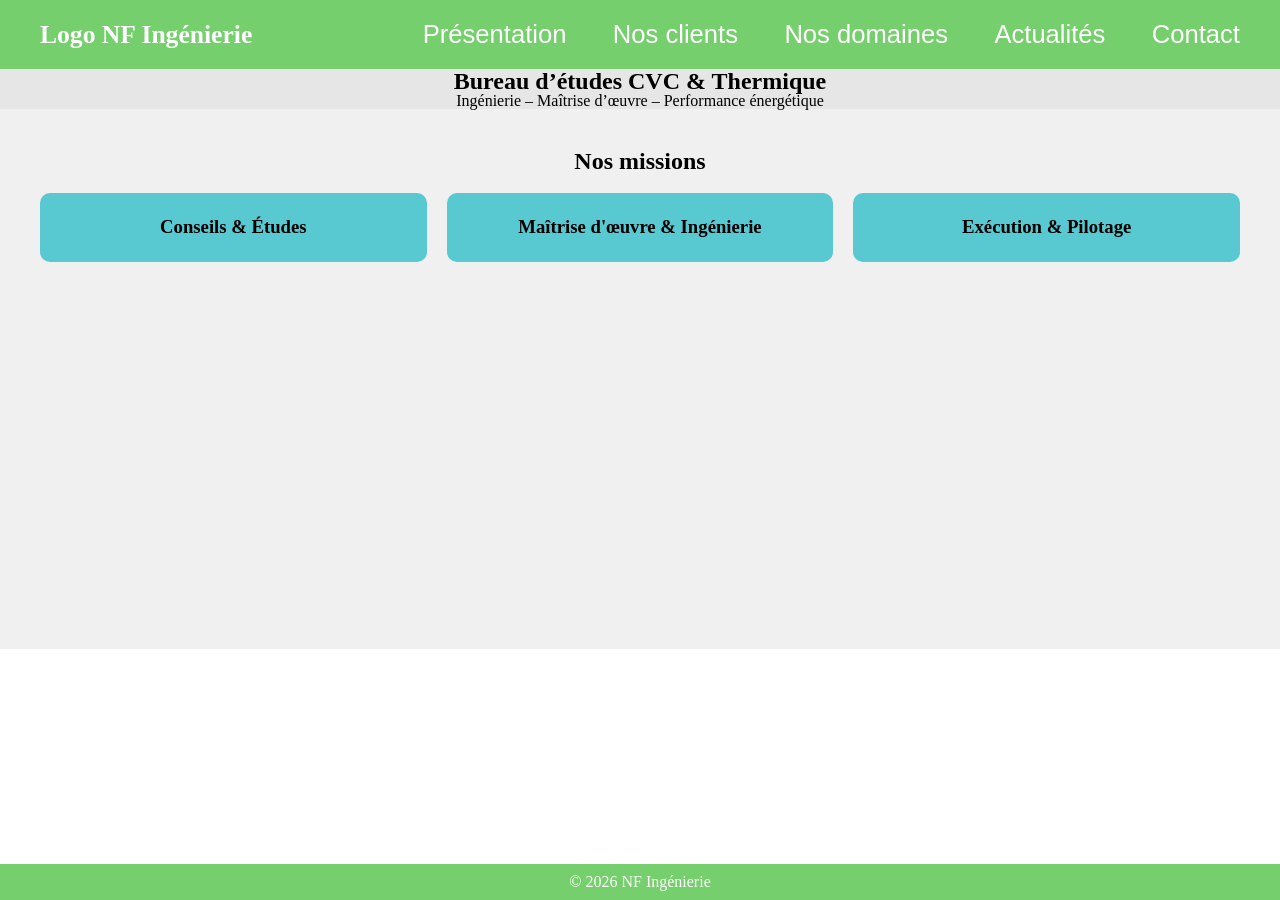
==== index.html @ 230f8d85 "Add files via upload" ====
<!DOCTYPE html>
<html lang="fr">
<head>
<meta charset="UTF-8">
<title>NF Ingénierie – Bureau d’études</title>
<meta name="viewport" content="width=device-width, initial-scale=1.0">
<meta name="description" content="NF Ingénierie – Bureau d’études CVC, thermique et maîtrise d’œuvre.">
<link rel="stylesheet" href="assets/css/style.css">


</head>
<body>

<header>
  <div class="logo">Logo NF Ingénierie</div>
  <nav>
    <button data-target="presentation">Présentation</button>
    <button data-target="clients">Nos clients</button>
    <button data-target="domaines">Nos domaines</button>
    <button data-target="actualites">Actualités</button>
    <button data-target="contact">Contact</button>
  </nav>
</header>

<main>

  <!-- HERO -->
  <section class="hero">
    <h1>Bureau d’études CVC & Thermique</h1>
    <p>Ingénierie – Maîtrise d’œuvre – Performance énergétique</p>
  </section>

  <!-- SECTIONS PRINCIPALES -->
  <section id="presentation" class="content">
    <h2>Présentation</h2>
    <p><strong>NF Ingénierie</strong> est un bureau d’études intervenant dans le domaine du bâtiment, spécialisé dans l’ingénierie et la maîtrise d’œuvre des lots techniques, pour des opérations de construction, de rénovation et de réhabilitation.</p>

    <ul>
      <li><strong>Génie climatique & plomberie</strong> : Chauffage, ventilation, climatisation et plomberie sanitaire, incluant les installations de production, de distribution et de régulation.</li>
      <li><strong>Électricité</strong> : Installations électriques en courants forts et courants faibles, comprenant la distribution électrique, l’éclairage, les réseaux de communication et les systèmes de sûreté.</li>
      <li><strong>Gestion Technique du bâtiment</strong> : Systèmes de gestion et de supervision des équipements techniques (GTC et GTB), permettant le pilotage et le suivi du fonctionnement des installations.</li>
      <li><strong>Énergies renouvelables</strong> : Systèmes de production d’énergie à partir de sources renouvelables, notamment photovoltaïque, solaire thermique, géothermie, biomasse et cogénération.</li>
      <li><strong>NF Ingénierie</strong> intervient sur des bâtiments tertiaires, résidentiels et industriels, pour le compte de maîtres d’ouvrage publics et privés.</li>
    </ul>
  </section>

  <section id="clients" class="content">
    <h2>Nos clients</h2>
    <p><strong>NF Ingénierie</strong> intervient sur des opérations concernant: <br>
      Des établissements recevant du public (ERP), des établissements recevant des travailleurs (ERT). <br>
      Des bâtiments résidentiels et des immeubles de grande hauteur (IGH). <br>
      Chaque typologie de bâtiment est abordée en tenant compte des exigences réglementaires spécifiques, des contraintes techniques et des conditions d’exploitation associées.
    </p>
  </section>

  <section id="domaines" class="content">
    <h2>Nos domaines</h2>
    <p><strong>Les domaines d’intervention de NF Ingénierie comprennent:</strong></p>
    <ul>
      <li><strong>Génie climatique et plomberie :</strong> <br> Chauffage, ventilation, climatisation et plomberie sanitaire, incluant les installations de production, de distribution, de régulation et les réseaux associés.</li>
      <li><strong>Électricité – courants forts et courants faibles :</strong> <br> Installations électriques en courants forts et courants faibles, comprenant la distribution électrique, l’éclairage, les réseaux de communication et les systèmes de sécurité et de sûreté.</li>
      <li><strong>Gestion technique du bâtiment (GTC / GTB) :</strong> <br> Systèmes de gestion et de supervision des équipements techniques du bâtiment, permettant le pilotage et le suivi du fonctionnement des installations.</li>
      <li><strong>Énergies et systèmes de production :</strong> <br> Systèmes de production d’énergie, incluant l’intégration de solutions à partir de sources renouvelables telles que le photovoltaïque, le solaire thermique, la géothermie, la biomasse et la cogénération.</li>
    </ul>
  </section>

  <section id="actualites" class="content">
    <h2>Actualités</h2>
    <div class="actus-grid">

      <article class="actu-card">
        <div class="actu-content">
          <h3>Titre de l’actualité</h3>
          <p class="actu-date">Mars 2025</p>
          <p>Texte de l’actualité. Présentation d’un projet, d’une mission, d’une évolution réglementaire ou d’une information importante concernant NF Ingénierie.</p>
        </div>
      </article>

      <article class="actu-card">
        <div class="actu-content">
          <h3>Nouveau projet en cours</h3>
          <p class="actu-date">Février 2025</p>
          <p>Description du projet, du type de bâtiment, des lots techniques concernés et des objectifs énergétiques.</p>
        </div>
      </article>

    </div>
  </section>

  <section id="contact" class="content">
    <h2>Contact</h2>
    <form id="contactForm">
      <input type="text" id="name" placeholder="Nom / Société" required>
      <input type="email" id="email" placeholder="Email" required>
      <textarea id="message" placeholder="Votre projet" required></textarea>
      <button type="submit">Envoyer</button>
      <p id="formStatus" class="form-status"></p>
    </form>
  </section>

  <!-- MISSIONS SUR PAGE D'ACCUEIL -->
  <section id="missions-home" class="content">
    <h2>Nos missions</h2>
    <div class="missions-grid">

      <div class="mission-card" data-mission="etudes">
        <h3>Conseils & Études</h3>
        <ul class="mission-preview">
          <li>Audit</li>
          <li>Diagnostic technique</li>
          <li>Faisabilité</li>
        </ul>
      </div>

      <div class="mission-card" data-mission="moe">
        <h3>Maîtrise d'œuvre & Ingénierie</h3>
        <ul class="mission-preview">
          <li>ESQ</li>
          <li>AVP</li>
          <li>PRO-DCE</li>
          <li>ACT</li>
        </ul>
      </div>

      <div class="mission-card" data-mission="exe">
        <h3>Exécution & Pilotage</h3>
        <ul class="mission-preview">
          <li>EXE</li>
          <li>VISA</li>
          <li>DET</li>
          <li>OPR</li>
          <li>AOR</li>
        </ul>
      </div>

    </div>
  </section>

  <!-- DÉTAILS DES MISSIONS -->
  <section id="etudes" class="content mission-detail-page">
    <h2>Conseils & Études</h2>

    <h4>1) Audits & diagnostics techniques</h4>
    <ul>
      <li>Audits énergétiques réglementaires</li>
      <li>Audits fonctionnels des installations CVC</li>
      <li>Inspections par caméra thermique</li>
    </ul>

    <h4>2) Études réglementaires & thermiques</h4>
    <ul>
      <li>RT 2012 – RE 2020 – THCE ex</li>
      <li>DPE – Diagnostics de performance énergétique</li>
      <li>Simulation thermique STD / SED</li>
      <li>Confort thermique et QAI</li>
      <li>Solutions passives</li>
    </ul>

    <h4>3) Réglementation & conformité énergétique</h4>
    <ul>
      <li>Décret Tertiaire</li>
      <li>Décret BACS</li>
      <li>Suivi réglementaire</li>
    </ul>

    <h4>4) Ingénierie CVC & exploitation</h4>
    <ul>
      <li>Audits et optimisation CVC</li>
      <li>Inventaire équipements</li>
      <li>Marchés d’exploitation</li>
    </ul>

    <h4>5) Financements & performance économique</h4>
    <ul>
      <li>Dossiers CEE</li>
      <li>Optimisation financière</li>
    </ul>

    <h4>6) Énergies renouvelables</h4>
    <ul>
      <li>Photovoltaïque</li>
      <li>Solaire thermique</li>
      <li>Cogénération</li>
      <li>Géothermie</li>
      <li>Biomasse</li>
      <li>Récupération de chaleur</li>
    </ul>
  </section>

  <section id="moe" class="content mission-detail-page">
    <h2>Maîtrise d'œuvre & Ingénierie</h2>
    <ul>
      <li><strong>ESQ :</strong> définition des intentions et principes techniques</li>
      <li><strong>DIAG :</strong> analyse de l’existant</li>
      <li><strong>APS :</strong> orientations techniques et faisabilité</li>
      <li><strong>APD :</strong> consolidation des choix et coûts</li>
      <li><strong>PRO :</strong> études détaillées du projet</li>
      <li><strong>DCE :</strong> consultation des entreprises</li>
      <li><strong>ACT :</strong> assistance à la passation des marchés</li>
    </ul>
  </section>

  <section id="exe" class="content mission-detail-page">
    <h2>Exécution & Pilotage</h2>
    <ul>
      <li><strong>EXE :</strong> études d’exécution</li>
      <li><strong>VISA :</strong> visa des documents entreprises</li>
      <li><strong>DET :</strong> suivi de l’exécution des travaux</li>
      <li><strong>OPR :</strong> opérations préalables à la réception</li>
      <li><strong>AOR :</strong> assistance à la réception</li>
    </ul>
  </section>

</main>

<footer>
  © 2026 NF Ingénierie
</footer>
<script src="assets/js/main.js"></script>
<script src="assets/js/contact.js"></script>
</body>
</html>
---- assets/css/style.css ----
/* ===== GLOBAL ===== */
* {
  box-sizing: border-box;
  margin: 0;
  padding: 0;
}

html, body {
  height: 100%;
  font-family: 'Times New Roman', Times, serif;
  line-height: 1;
  display: flex;
  flex-direction: column;
  width: 100%;
}

main {
  flex: 1 0 auto;
  width: 100%;
}

/* ===== HEADER ===== */
header {
  background: #76cf6d;
  color: white;
  padding: 20px 40px;
  display: flex;
  justify-content: space-between;
  align-items: center;
  font-size: 1.6rem;
  cursor: default;
}

header .logo {
  font-weight: bold;
  cursor: pointer;
}

nav button {
  background: none;
  border: none;
  color: white;
  margin-left: 40px;
  cursor: pointer;
  font-size: 1.6rem;
}

nav button:hover {
  text-decoration: underline;
}

/* ===== HERO ===== */
.hero {
  padding: 0px 200px;
  text-align: center;
   background: #e7e6e6;
  width: 100%;
}

/* ===== CONTENT ===== */
.content {
  display: none;
  padding: 40px 20px;
  background-color: #f0f0f0;
  text-align: center;
  width: 100%;
  min-height: 60vh; /* occupe plus d'espace vertical */
  border-radius: 0;
}

.content.active {
  display: block;
}

/* ===== MISSIONS ===== */
.missions-grid {
  display: flex;
  flex-wrap: wrap;
  justify-content: space-around;
  gap: 20px;
  width: 100%;
  padding: 20px;
}

.mission-card {
  flex: 1 1 30%;
  background: rgb(89, 201, 209);
  border-radius: 10px;
  padding: 25px;
  cursor: pointer;
  transition: transform 0.3s;
  position: relative;
}

.mission-card:hover {
  transform: translateY(-5px);
  box-shadow: 0 10px 25px rgba(0,0,0,0.1);
}

.mission-preview {
  list-style: none;
  display: none;
  margin-top: 15px;
  color: hsl(0, 0%, 3%);
}

.mission-card:hover .mission-preview {
  display: block;
  }

/* Détails des missions */
.mission-detail-page ul {
  text-align: center;
  list-style: none;
  margin: 15px 0;
  padding-left: 20px;
}

.mission-detail-page h4 {
  text-align: center;
  margin-top: 20px;
}

/* ===== ACTUALITÉS ===== */
.actus-grid {
  display: grid;
  grid-template-columns: repeat(auto-fit, minmax(300px, 1fr));
  gap: 30px;
  margin-top: 30px;
}

.actu-card {
  background: white;
  border-radius: 8px;
  overflow: hidden;
  box-shadow: 0 8px 20px rgba(0,0,0,0.08);
  transition: 0.3s;
}

.actu-card:hover {
  transform: translateY(-5px);
}

.actu-content {
  padding: 20px;
}

.actu-content h3 {
  margin-top: 0;
}

.actu-date {
  font-size: 1.2rem;
  color: #777;
  margin-bottom: 10px;
}

/* ===== FORMULAIRES ===== */
form input, form textarea, form button {
  width: 100%;
  padding: 10px;
  margin-top: 10px;
  font-family: 'Times New Roman', Times, serif;
}

form button {
  background: #0a2a43;
  color: white;
  border: none;
  cursor: pointer;
  padding: 12px;
  margin-top: 20px;
  transition: 0.3s;
}

form button:hover {
  background: #076b28;
}

/* ===== FOOTER ===== */
footer {
  flex-shrink: 0;
  background: #76cf6d;
  color: white;
  text-align: center;
  padding: 10px 20px;
  width: 100%;
}

/* ===== RESPONSIVE ===== */
@media (max-width: 768px) {
  .missions-grid {
    flex-direction: column;
    align-items: center;
  }

  nav button {
    margin-left: 20px;
    font-size: 1.4rem;
  }

  .hero, .content {
    width: 95%;
  }
}
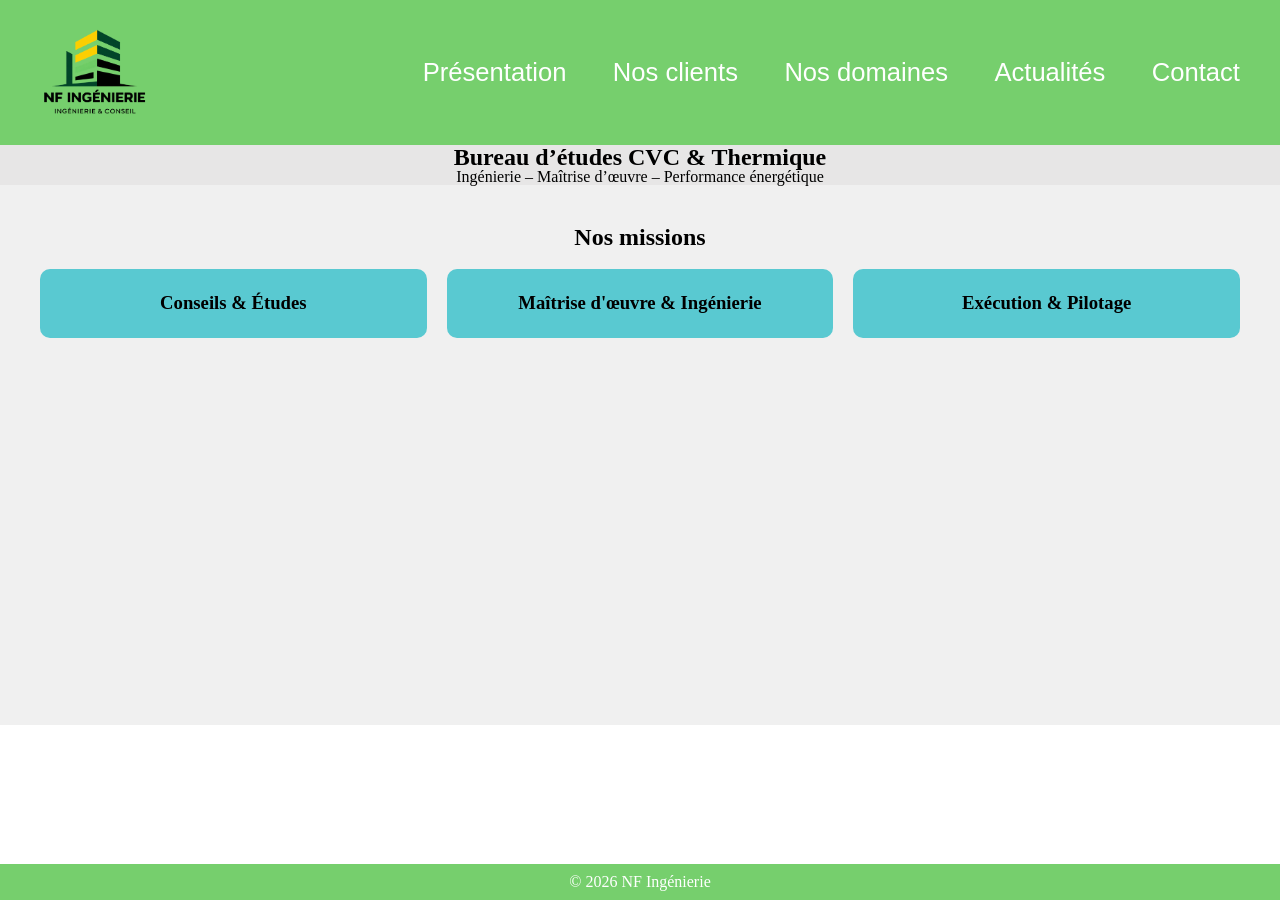
==== commit 8a46dc34: "Add files via upload" ====
--- a/index.html
+++ b/index.html
@@ -12,7 +12,9 @@
 <body>
 
 <header>
-  <div class="logo">Logo NF Ingénierie</div>
+  <div class="logo" aria-label="Accueil NF Ingénierie">
+    <img src="assets/images/logo-nf-ingenierie.png" alt="NF Ingénierie – Ingénierie & Conseil">
+  </div>
   <nav>
     <button data-target="presentation">Présentation</button>
     <button data-target="clients">Nos clients</button>
--- a/assets/css/style.css
+++ b/assets/css/style.css
@@ -27,13 +27,22 @@
   display: flex;
   justify-content: space-between;
   align-items: center;
+  gap: 24px;
   font-size: 1.6rem;
   cursor: default;
 }
 
 header .logo {
-  font-weight: bold;
-  cursor: pointer;
+  cursor: pointer;
+  flex: 0 0 auto;
+}
+
+header .logo img {
+  display: block;
+  height: 105px;
+  width: auto;
+  max-width: 240px;
+  object-fit: contain;
 }
 
 nav button {
@@ -189,14 +198,31 @@
 
 /* ===== RESPONSIVE ===== */
 @media (max-width: 768px) {
+  header {
+    flex-direction: column;
+    padding: 16px 20px;
+  }
+
+  header .logo img {
+    height: 90px;
+    max-width: 220px;
+  }
+
+  header nav {
+    display: flex;
+    flex-wrap: wrap;
+    justify-content: center;
+    gap: 10px 18px;
+  }
+
   .missions-grid {
     flex-direction: column;
     align-items: center;
   }
 
   nav button {
-    margin-left: 20px;
-    font-size: 1.4rem;
+    margin-left: 0;
+    font-size: 1.2rem;
   }
 
   .hero, .content {
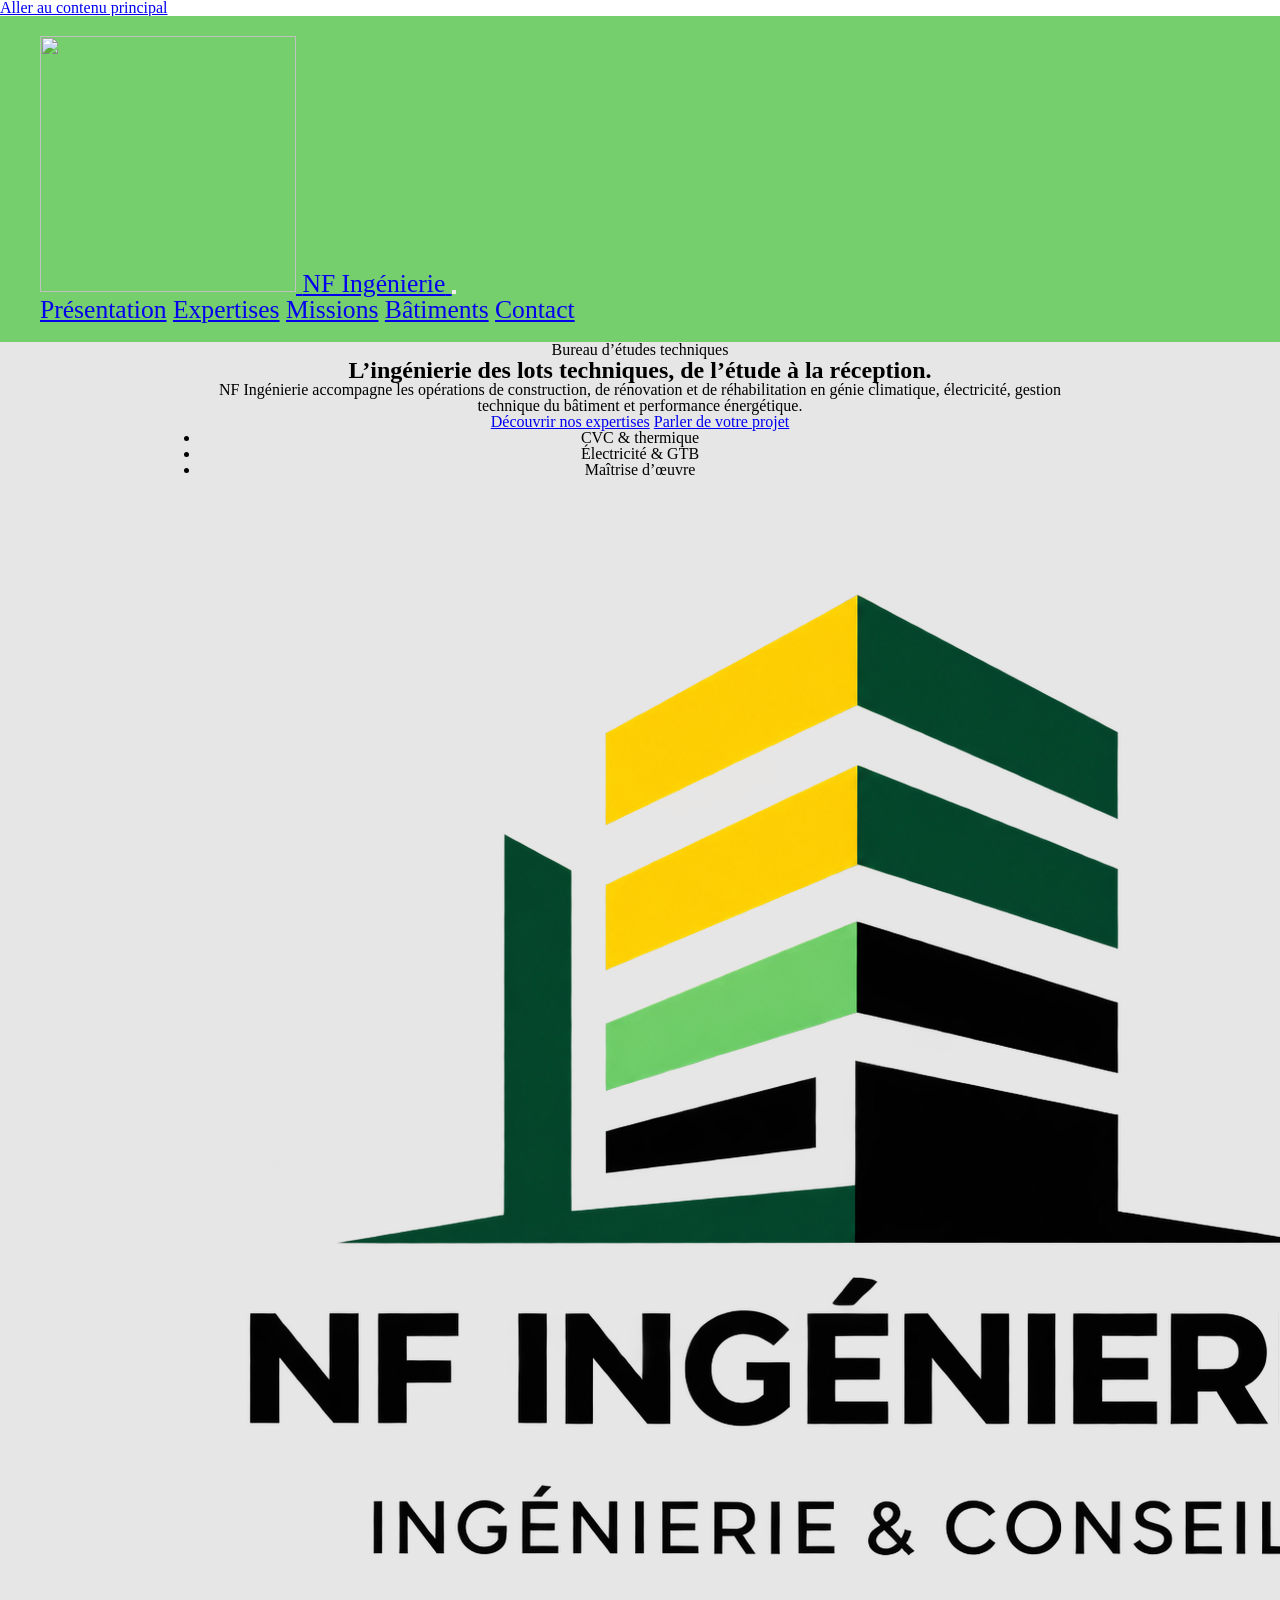
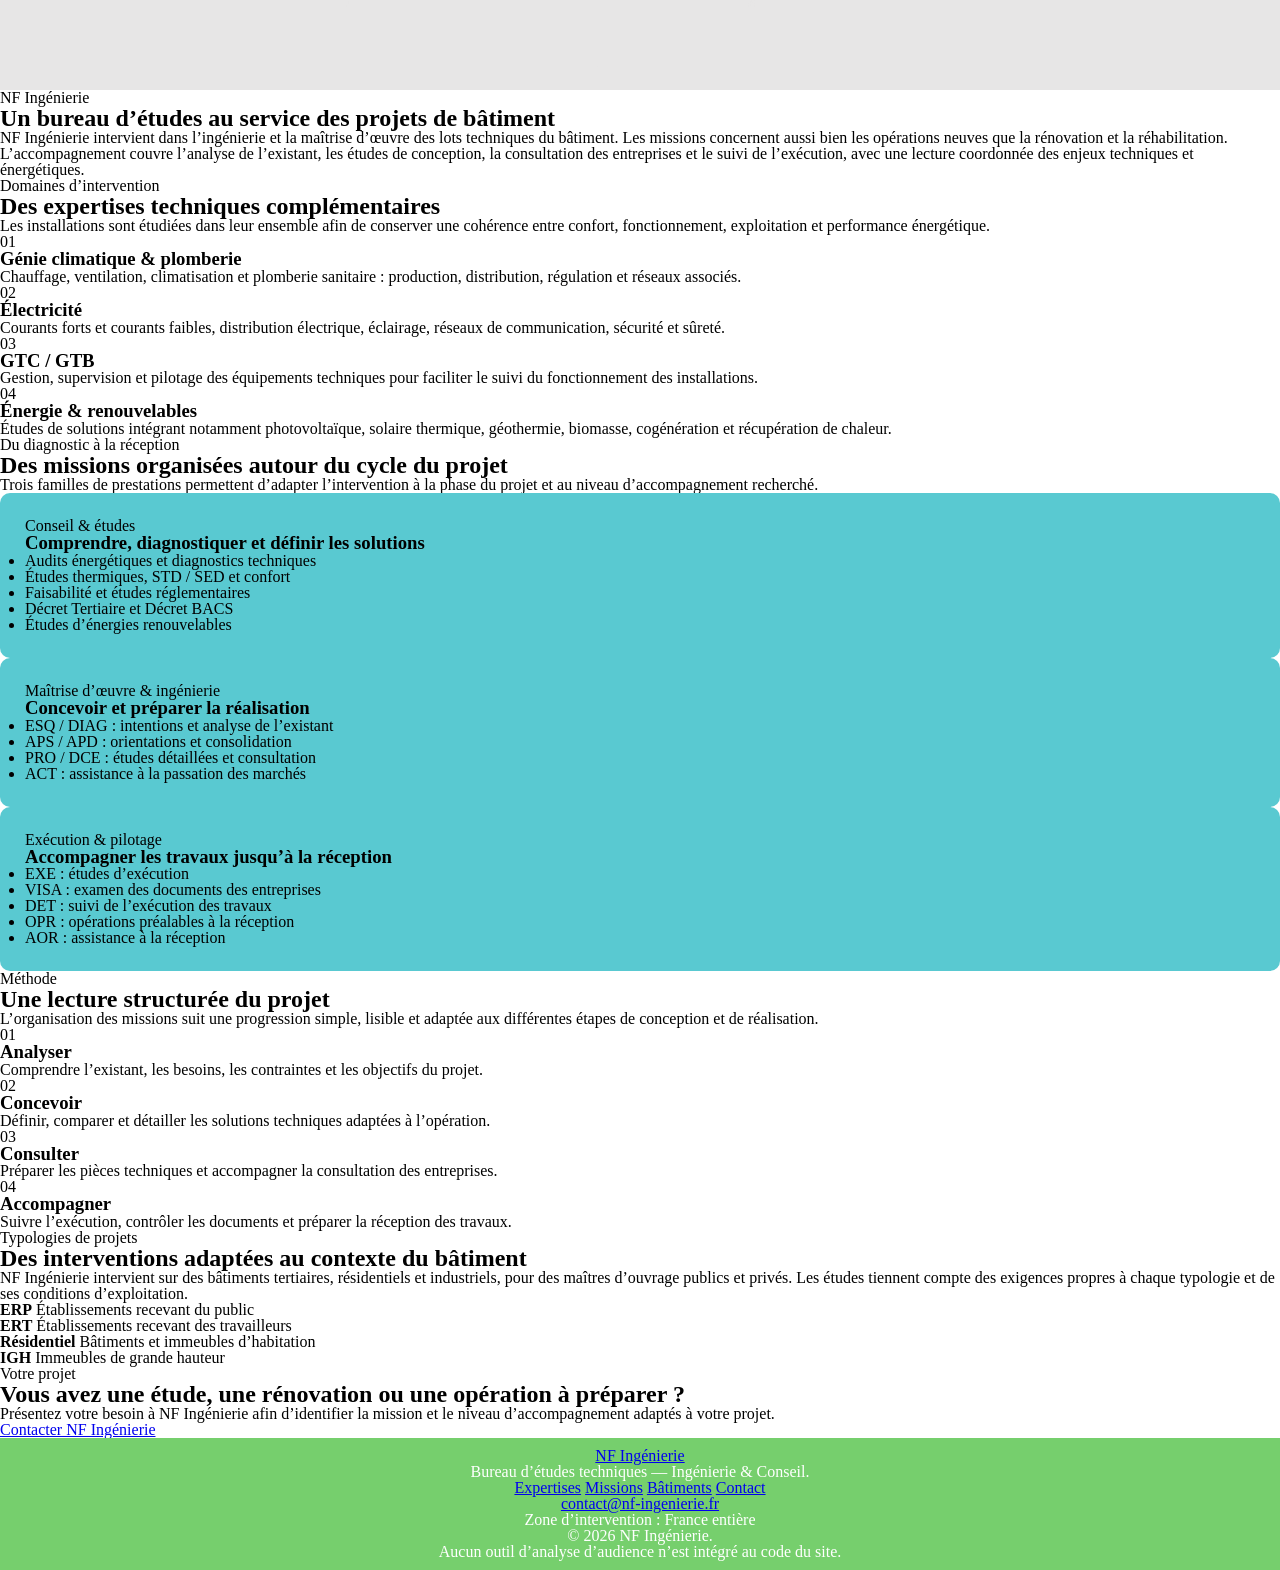
==== commit 7c57a160: "Add files via upload" ====
--- a/index.html
+++ b/index.html
@@ -1,224 +1,420 @@
 <!DOCTYPE html>
 <html lang="fr">
 <head>
-<meta charset="UTF-8">
-<title>NF Ingénierie – Bureau d’études</title>
-<meta name="viewport" content="width=device-width, initial-scale=1.0">
-<meta name="description" content="NF Ingénierie – Bureau d’études CVC, thermique et maîtrise d’œuvre.">
-<link rel="stylesheet" href="assets/css/style.css">
-
-
+  <meta charset="UTF-8">
+  <meta name="viewport" content="width=device-width, initial-scale=1.0">
+  <meta name="theme-color" content="#76cf6d">
+  <link rel="canonical" href="https://nf-ingenierie-bureau-etudes.github.io/">
+
+  <!--
+    Le titre et la description sont volontairement descriptifs : ils aident
+    les visiteurs et les moteurs de recherche à comprendre immédiatement
+    l'activité de NF Ingénierie.
+  -->
+  <title>NF Ingénierie | Bureau d’études CVC, thermique et lots techniques</title>
+  <meta
+    name="description"
+    content="NF Ingénierie accompagne les projets de construction, rénovation et réhabilitation en CVC, plomberie, électricité, GTB/GTC, thermique, énergie et maîtrise d’œuvre."
+  >
+
+  <!-- Métadonnées de partage social. -->
+  <meta property="og:type" content="website">
+  <meta property="og:locale" content="fr_FR">
+  <meta property="og:title" content="NF Ingénierie | Bureau d’études techniques">
+  <meta
+    property="og:description"
+    content="Ingénierie, études, maîtrise d’œuvre et accompagnement technique pour les projets de bâtiment."
+  >
+  <meta property="og:url" content="https://nf-ingenierie-bureau-etudes.github.io/">
+  <meta
+    property="og:image"
+    content="https://nf-ingenierie-bureau-etudes.github.io/assets/images/logo-nf-ingenierie.png"
+  >
+
+  <!-- Le favicon est une déclinaison compacte du symbole du logo. -->
+  <link rel="icon" type="image/png" href="assets/images/favicon.png">
+  <link rel="stylesheet" href="assets/css/style.css">
+
+  <!--
+    Données structurées limitées aux informations réellement connues.
+    Aucune adresse, aucun téléphone et aucun chiffre commercial ne sont inventés.
+  -->
+  <script type="application/ld+json">
+  {
+    "@context": "https://schema.org",
+    "@type": "ProfessionalService",
+    "name": "NF Ingénierie",
+    "url": "https://nf-ingenierie-bureau-etudes.github.io/",
+    "email": "contact@nf-ingenierie.fr",
+    "description": "Bureau d’études techniques intervenant en CVC, thermique, électricité, GTB/GTC, énergie et maîtrise d’œuvre."
+  }
+  </script>
 </head>
 <body>
-
-<header>
-  <div class="logo" aria-label="Accueil NF Ingénierie">
-    <img src="assets/images/logo-nf-ingenierie.png" alt="NF Ingénierie – Ingénierie & Conseil">
-  </div>
-  <nav>
-    <button data-target="presentation">Présentation</button>
-    <button data-target="clients">Nos clients</button>
-    <button data-target="domaines">Nos domaines</button>
-    <button data-target="actualites">Actualités</button>
-    <button data-target="contact">Contact</button>
-  </nav>
-</header>
-
-<main>
-
-  <!-- HERO -->
-  <section class="hero">
-    <h1>Bureau d’études CVC & Thermique</h1>
-    <p>Ingénierie – Maîtrise d’œuvre – Performance énergétique</p>
-  </section>
-
-  <!-- SECTIONS PRINCIPALES -->
-  <section id="presentation" class="content">
-    <h2>Présentation</h2>
-    <p><strong>NF Ingénierie</strong> est un bureau d’études intervenant dans le domaine du bâtiment, spécialisé dans l’ingénierie et la maîtrise d’œuvre des lots techniques, pour des opérations de construction, de rénovation et de réhabilitation.</p>
-
-    <ul>
-      <li><strong>Génie climatique & plomberie</strong> : Chauffage, ventilation, climatisation et plomberie sanitaire, incluant les installations de production, de distribution et de régulation.</li>
-      <li><strong>Électricité</strong> : Installations électriques en courants forts et courants faibles, comprenant la distribution électrique, l’éclairage, les réseaux de communication et les systèmes de sûreté.</li>
-      <li><strong>Gestion Technique du bâtiment</strong> : Systèmes de gestion et de supervision des équipements techniques (GTC et GTB), permettant le pilotage et le suivi du fonctionnement des installations.</li>
-      <li><strong>Énergies renouvelables</strong> : Systèmes de production d’énergie à partir de sources renouvelables, notamment photovoltaïque, solaire thermique, géothermie, biomasse et cogénération.</li>
-      <li><strong>NF Ingénierie</strong> intervient sur des bâtiments tertiaires, résidentiels et industriels, pour le compte de maîtres d’ouvrage publics et privés.</li>
-    </ul>
-  </section>
-
-  <section id="clients" class="content">
-    <h2>Nos clients</h2>
-    <p><strong>NF Ingénierie</strong> intervient sur des opérations concernant: <br>
-      Des établissements recevant du public (ERP), des établissements recevant des travailleurs (ERT). <br>
-      Des bâtiments résidentiels et des immeubles de grande hauteur (IGH). <br>
-      Chaque typologie de bâtiment est abordée en tenant compte des exigences réglementaires spécifiques, des contraintes techniques et des conditions d’exploitation associées.
-    </p>
-  </section>
-
-  <section id="domaines" class="content">
-    <h2>Nos domaines</h2>
-    <p><strong>Les domaines d’intervention de NF Ingénierie comprennent:</strong></p>
-    <ul>
-      <li><strong>Génie climatique et plomberie :</strong> <br> Chauffage, ventilation, climatisation et plomberie sanitaire, incluant les installations de production, de distribution, de régulation et les réseaux associés.</li>
-      <li><strong>Électricité – courants forts et courants faibles :</strong> <br> Installations électriques en courants forts et courants faibles, comprenant la distribution électrique, l’éclairage, les réseaux de communication et les systèmes de sécurité et de sûreté.</li>
-      <li><strong>Gestion technique du bâtiment (GTC / GTB) :</strong> <br> Systèmes de gestion et de supervision des équipements techniques du bâtiment, permettant le pilotage et le suivi du fonctionnement des installations.</li>
-      <li><strong>Énergies et systèmes de production :</strong> <br> Systèmes de production d’énergie, incluant l’intégration de solutions à partir de sources renouvelables telles que le photovoltaïque, le solaire thermique, la géothermie, la biomasse et la cogénération.</li>
-    </ul>
-  </section>
-
-  <section id="actualites" class="content">
-    <h2>Actualités</h2>
-    <div class="actus-grid">
-
-      <article class="actu-card">
-        <div class="actu-content">
-          <h3>Titre de l’actualité</h3>
-          <p class="actu-date">Mars 2025</p>
-          <p>Texte de l’actualité. Présentation d’un projet, d’une mission, d’une évolution réglementaire ou d’une information importante concernant NF Ingénierie.</p>
-        </div>
-      </article>
-
-      <article class="actu-card">
-        <div class="actu-content">
-          <h3>Nouveau projet en cours</h3>
-          <p class="actu-date">Février 2025</p>
-          <p>Description du projet, du type de bâtiment, des lots techniques concernés et des objectifs énergétiques.</p>
-        </div>
-      </article>
-
+  <!--
+    Ce lien n'apparaît qu'au clavier. Il permet de contourner le menu et
+    d'atteindre directement le contenu principal, ce qui améliore l'accessibilité.
+  -->
+  <a class="skip-link" href="#contenu">Aller au contenu principal</a>
+
+  <!-- =========================
+       EN-TÊTE ET NAVIGATION
+  ========================== -->
+  <header class="site-header">
+    <div class="container header-inner">
+      <a class="brand" href="#accueil" aria-label="NF Ingénierie — retour à l’accueil">
+        <img
+          class="brand-mark"
+          src="assets/images/favicon.png"
+          alt=""
+          width="256"
+          height="256"
+          aria-hidden="true"
+        >
+        <span class="brand-name">NF Ingénierie</span>
+      </a>
+
+      <!--
+        Le bouton n'est affiché que sur petit écran. Les attributs ARIA sont
+        mis à jour par main.js pour indiquer si le menu est ouvert ou fermé.
+      -->
+      <button
+        class="menu-toggle"
+        type="button"
+        aria-expanded="false"
+        aria-controls="main-navigation"
+        aria-label="Ouvrir le menu principal"
+      >
+        <span class="menu-toggle-line" aria-hidden="true"></span>
+        <span class="menu-toggle-line" aria-hidden="true"></span>
+        <span class="menu-toggle-line" aria-hidden="true"></span>
+      </button>
+
+      <nav id="main-navigation" class="main-nav" aria-label="Navigation principale">
+        <a href="#presentation">Présentation</a>
+        <a href="#expertises">Expertises</a>
+        <a href="#missions">Missions</a>
+        <a href="#batiments">Bâtiments</a>
+        <a class="nav-cta" href="contact.html">Contact</a>
+      </nav>
     </div>
-  </section>
-
-  <section id="contact" class="content">
-    <h2>Contact</h2>
-    <form id="contactForm">
-      <input type="text" id="name" placeholder="Nom / Société" required>
-      <input type="email" id="email" placeholder="Email" required>
-      <textarea id="message" placeholder="Votre projet" required></textarea>
-      <button type="submit">Envoyer</button>
-      <p id="formStatus" class="form-status"></p>
-    </form>
-  </section>
-
-  <!-- MISSIONS SUR PAGE D'ACCUEIL -->
-  <section id="missions-home" class="content">
-    <h2>Nos missions</h2>
-    <div class="missions-grid">
-
-      <div class="mission-card" data-mission="etudes">
-        <h3>Conseils & Études</h3>
-        <ul class="mission-preview">
-          <li>Audit</li>
-          <li>Diagnostic technique</li>
-          <li>Faisabilité</li>
-        </ul>
-      </div>
-
-      <div class="mission-card" data-mission="moe">
-        <h3>Maîtrise d'œuvre & Ingénierie</h3>
-        <ul class="mission-preview">
-          <li>ESQ</li>
-          <li>AVP</li>
-          <li>PRO-DCE</li>
-          <li>ACT</li>
-        </ul>
-      </div>
-
-      <div class="mission-card" data-mission="exe">
-        <h3>Exécution & Pilotage</h3>
-        <ul class="mission-preview">
-          <li>EXE</li>
-          <li>VISA</li>
-          <li>DET</li>
-          <li>OPR</li>
-          <li>AOR</li>
-        </ul>
-      </div>
-
+  </header>
+
+  <main id="contenu">
+    <!-- =========================
+         HERO / ACCROCHE PRINCIPALE
+    ========================== -->
+    <section id="accueil" class="hero" aria-labelledby="hero-title">
+      <div class="container hero-grid">
+        <div class="hero-copy">
+          <p class="eyebrow">Bureau d’études techniques</p>
+          <h1 id="hero-title">L’ingénierie des lots techniques, de l’étude à la réception.</h1>
+          <p class="hero-lead">
+            NF Ingénierie accompagne les opérations de construction, de rénovation
+            et de réhabilitation en génie climatique, électricité, gestion technique
+            du bâtiment et performance énergétique.
+          </p>
+
+          <div class="hero-actions" aria-label="Actions principales">
+            <a class="button button-primary" href="#expertises">Découvrir nos expertises</a>
+            <a class="button button-secondary" href="contact.html">Parler de votre projet</a>
+          </div>
+
+          <!--
+            Ces trois repères reprennent uniquement des domaines déjà présents
+            dans le site d'origine ; ils ne constituent ni chiffres ni promesses inventées.
+          -->
+          <ul class="hero-tags" aria-label="Principaux domaines d’intervention">
+            <li>CVC &amp; thermique</li>
+            <li>Électricité &amp; GTB</li>
+            <li>Maîtrise d’œuvre</li>
+          </ul>
+        </div>
+
+        <div class="hero-visual" aria-label="Identité NF Ingénierie">
+          <div class="hero-logo-panel">
+            <img
+              src="assets/images/logo-nf-ingenierie.png"
+              alt=""
+              width="1230"
+              height="1209"
+              aria-hidden="true"
+            >
+          </div>
+        </div>
+      </div>
+    </section>
+
+    <!-- =========================
+         PRÉSENTATION
+    ========================== -->
+    <section id="presentation" class="section section-light" aria-labelledby="presentation-title">
+      <div class="container split-layout">
+        <div class="section-heading">
+          <p class="eyebrow">NF Ingénierie</p>
+          <h2 id="presentation-title">Un bureau d’études au service des projets de bâtiment</h2>
+        </div>
+
+        <div class="prose prose-large">
+          <p>
+            NF Ingénierie intervient dans l’ingénierie et la maîtrise d’œuvre des lots
+            techniques du bâtiment. Les missions concernent aussi bien les opérations
+            neuves que la rénovation et la réhabilitation.
+          </p>
+          <p>
+            L’accompagnement couvre l’analyse de l’existant, les études de conception,
+            la consultation des entreprises et le suivi de l’exécution, avec une lecture
+            coordonnée des enjeux techniques et énergétiques.
+          </p>
+        </div>
+      </div>
+    </section>
+
+    <!-- =========================
+         EXPERTISES
+    ========================== -->
+    <section id="expertises" class="section" aria-labelledby="expertises-title">
+      <div class="container">
+        <div class="section-intro">
+          <div>
+            <p class="eyebrow">Domaines d’intervention</p>
+            <h2 id="expertises-title">Des expertises techniques complémentaires</h2>
+          </div>
+          <p>
+            Les installations sont étudiées dans leur ensemble afin de conserver une
+            cohérence entre confort, fonctionnement, exploitation et performance énergétique.
+          </p>
+        </div>
+
+        <div class="expertise-grid">
+          <article class="expertise-card">
+            <span class="card-number" aria-hidden="true">01</span>
+            <h3>Génie climatique &amp; plomberie</h3>
+            <p>
+              Chauffage, ventilation, climatisation et plomberie sanitaire : production,
+              distribution, régulation et réseaux associés.
+            </p>
+          </article>
+
+          <article class="expertise-card">
+            <span class="card-number" aria-hidden="true">02</span>
+            <h3>Électricité</h3>
+            <p>
+              Courants forts et courants faibles, distribution électrique, éclairage,
+              réseaux de communication, sécurité et sûreté.
+            </p>
+          </article>
+
+          <article class="expertise-card">
+            <span class="card-number" aria-hidden="true">03</span>
+            <h3>GTC / GTB</h3>
+            <p>
+              Gestion, supervision et pilotage des équipements techniques pour faciliter
+              le suivi du fonctionnement des installations.
+            </p>
+          </article>
+
+          <article class="expertise-card">
+            <span class="card-number" aria-hidden="true">04</span>
+            <h3>Énergie &amp; renouvelables</h3>
+            <p>
+              Études de solutions intégrant notamment photovoltaïque, solaire thermique,
+              géothermie, biomasse, cogénération et récupération de chaleur.
+            </p>
+          </article>
+        </div>
+      </div>
+    </section>
+
+    <!-- =========================
+         MISSIONS
+    ========================== -->
+    <section id="missions" class="section section-dark" aria-labelledby="missions-title">
+      <div class="container">
+        <div class="section-intro section-intro-light">
+          <div>
+            <p class="eyebrow eyebrow-light">Du diagnostic à la réception</p>
+            <h2 id="missions-title">Des missions organisées autour du cycle du projet</h2>
+          </div>
+          <p>
+            Trois familles de prestations permettent d’adapter l’intervention à la phase
+            du projet et au niveau d’accompagnement recherché.
+          </p>
+        </div>
+
+        <div class="mission-grid">
+          <article class="mission-card">
+            <p class="mission-kicker">Conseil &amp; études</p>
+            <h3>Comprendre, diagnostiquer et définir les solutions</h3>
+            <ul class="check-list">
+              <li>Audits énergétiques et diagnostics techniques</li>
+              <li>Études thermiques, STD / SED et confort</li>
+              <li>Faisabilité et études réglementaires</li>
+              <li>Décret Tertiaire et Décret BACS</li>
+              <li>Études d’énergies renouvelables</li>
+            </ul>
+          </article>
+
+          <article class="mission-card">
+            <p class="mission-kicker">Maîtrise d’œuvre &amp; ingénierie</p>
+            <h3>Concevoir et préparer la réalisation</h3>
+            <ul class="check-list">
+              <li>ESQ / DIAG : intentions et analyse de l’existant</li>
+              <li>APS / APD : orientations et consolidation</li>
+              <li>PRO / DCE : études détaillées et consultation</li>
+              <li>ACT : assistance à la passation des marchés</li>
+            </ul>
+          </article>
+
+          <article class="mission-card">
+            <p class="mission-kicker">Exécution &amp; pilotage</p>
+            <h3>Accompagner les travaux jusqu’à la réception</h3>
+            <ul class="check-list">
+              <li>EXE : études d’exécution</li>
+              <li>VISA : examen des documents des entreprises</li>
+              <li>DET : suivi de l’exécution des travaux</li>
+              <li>OPR : opérations préalables à la réception</li>
+              <li>AOR : assistance à la réception</li>
+            </ul>
+          </article>
+        </div>
+      </div>
+    </section>
+
+    <!-- =========================
+         MÉTHODE
+    ========================== -->
+    <section class="section method-section" aria-labelledby="method-title">
+      <div class="container">
+        <div class="section-heading centered-heading">
+          <p class="eyebrow">Méthode</p>
+          <h2 id="method-title">Une lecture structurée du projet</h2>
+          <p>
+            L’organisation des missions suit une progression simple, lisible et adaptée
+            aux différentes étapes de conception et de réalisation.
+          </p>
+        </div>
+
+        <ol class="process-list">
+          <li>
+            <span class="process-number">01</span>
+            <div>
+              <h3>Analyser</h3>
+              <p>Comprendre l’existant, les besoins, les contraintes et les objectifs du projet.</p>
+            </div>
+          </li>
+          <li>
+            <span class="process-number">02</span>
+            <div>
+              <h3>Concevoir</h3>
+              <p>Définir, comparer et détailler les solutions techniques adaptées à l’opération.</p>
+            </div>
+          </li>
+          <li>
+            <span class="process-number">03</span>
+            <div>
+              <h3>Consulter</h3>
+              <p>Préparer les pièces techniques et accompagner la consultation des entreprises.</p>
+            </div>
+          </li>
+          <li>
+            <span class="process-number">04</span>
+            <div>
+              <h3>Accompagner</h3>
+              <p>Suivre l’exécution, contrôler les documents et préparer la réception des travaux.</p>
+            </div>
+          </li>
+        </ol>
+      </div>
+    </section>
+
+    <!-- =========================
+         TYPES DE BÂTIMENTS
+    ========================== -->
+    <section id="batiments" class="section section-soft" aria-labelledby="buildings-title">
+      <div class="container split-layout align-start">
+        <div class="section-heading">
+          <p class="eyebrow">Typologies de projets</p>
+          <h2 id="buildings-title">Des interventions adaptées au contexte du bâtiment</h2>
+        </div>
+
+        <div>
+          <p class="prose intro-copy">
+            NF Ingénierie intervient sur des bâtiments tertiaires, résidentiels et industriels,
+            pour des maîtres d’ouvrage publics et privés. Les études tiennent compte des
+            exigences propres à chaque typologie et de ses conditions d’exploitation.
+          </p>
+
+          <ul class="building-list">
+            <li>
+              <strong>ERP</strong>
+              <span>Établissements recevant du public</span>
+            </li>
+            <li>
+              <strong>ERT</strong>
+              <span>Établissements recevant des travailleurs</span>
+            </li>
+            <li>
+              <strong>Résidentiel</strong>
+              <span>Bâtiments et immeubles d’habitation</span>
+            </li>
+            <li>
+              <strong>IGH</strong>
+              <span>Immeubles de grande hauteur</span>
+            </li>
+          </ul>
+        </div>
+      </div>
+    </section>
+
+    <!-- =========================
+         APPEL À L’ACTION
+    ========================== -->
+    <section class="contact-cta" aria-labelledby="cta-title">
+      <div class="container cta-inner">
+        <div>
+          <p class="eyebrow eyebrow-light">Votre projet</p>
+          <h2 id="cta-title">Vous avez une étude, une rénovation ou une opération à préparer&nbsp;?</h2>
+          <p>
+            Présentez votre besoin à NF Ingénierie afin d’identifier la mission et le niveau
+            d’accompagnement adaptés à votre projet.
+          </p>
+        </div>
+        <a class="button button-light" href="contact.html">Contacter NF Ingénierie</a>
+      </div>
+    </section>
+  </main>
+
+  <!-- =========================
+       PIED DE PAGE
+  ========================== -->
+  <footer class="site-footer">
+    <div class="container footer-grid">
+      <div>
+        <a class="footer-brand" href="#accueil">NF Ingénierie</a>
+        <p>Bureau d’études techniques — Ingénierie &amp; Conseil.</p>
+      </div>
+
+      <nav class="footer-nav" aria-label="Navigation de pied de page">
+        <a href="#expertises">Expertises</a>
+        <a href="#missions">Missions</a>
+        <a href="#batiments">Bâtiments</a>
+        <a href="contact.html">Contact</a>
+      </nav>
+
+      <div class="footer-contact">
+        <a href="mailto:contact@nf-ingenierie.fr">contact@nf-ingenierie.fr</a>
+        <p>Zone d’intervention : France entière</p>
+      </div>
     </div>
-  </section>
-
-  <!-- DÉTAILS DES MISSIONS -->
-  <section id="etudes" class="content mission-detail-page">
-    <h2>Conseils & Études</h2>
-
-    <h4>1) Audits & diagnostics techniques</h4>
-    <ul>
-      <li>Audits énergétiques réglementaires</li>
-      <li>Audits fonctionnels des installations CVC</li>
-      <li>Inspections par caméra thermique</li>
-    </ul>
-
-    <h4>2) Études réglementaires & thermiques</h4>
-    <ul>
-      <li>RT 2012 – RE 2020 – THCE ex</li>
-      <li>DPE – Diagnostics de performance énergétique</li>
-      <li>Simulation thermique STD / SED</li>
-      <li>Confort thermique et QAI</li>
-      <li>Solutions passives</li>
-    </ul>
-
-    <h4>3) Réglementation & conformité énergétique</h4>
-    <ul>
-      <li>Décret Tertiaire</li>
-      <li>Décret BACS</li>
-      <li>Suivi réglementaire</li>
-    </ul>
-
-    <h4>4) Ingénierie CVC & exploitation</h4>
-    <ul>
-      <li>Audits et optimisation CVC</li>
-      <li>Inventaire équipements</li>
-      <li>Marchés d’exploitation</li>
-    </ul>
-
-    <h4>5) Financements & performance économique</h4>
-    <ul>
-      <li>Dossiers CEE</li>
-      <li>Optimisation financière</li>
-    </ul>
-
-    <h4>6) Énergies renouvelables</h4>
-    <ul>
-      <li>Photovoltaïque</li>
-      <li>Solaire thermique</li>
-      <li>Cogénération</li>
-      <li>Géothermie</li>
-      <li>Biomasse</li>
-      <li>Récupération de chaleur</li>
-    </ul>
-  </section>
-
-  <section id="moe" class="content mission-detail-page">
-    <h2>Maîtrise d'œuvre & Ingénierie</h2>
-    <ul>
-      <li><strong>ESQ :</strong> définition des intentions et principes techniques</li>
-      <li><strong>DIAG :</strong> analyse de l’existant</li>
-      <li><strong>APS :</strong> orientations techniques et faisabilité</li>
-      <li><strong>APD :</strong> consolidation des choix et coûts</li>
-      <li><strong>PRO :</strong> études détaillées du projet</li>
-      <li><strong>DCE :</strong> consultation des entreprises</li>
-      <li><strong>ACT :</strong> assistance à la passation des marchés</li>
-    </ul>
-  </section>
-
-  <section id="exe" class="content mission-detail-page">
-    <h2>Exécution & Pilotage</h2>
-    <ul>
-      <li><strong>EXE :</strong> études d’exécution</li>
-      <li><strong>VISA :</strong> visa des documents entreprises</li>
-      <li><strong>DET :</strong> suivi de l’exécution des travaux</li>
-      <li><strong>OPR :</strong> opérations préalables à la réception</li>
-      <li><strong>AOR :</strong> assistance à la réception</li>
-    </ul>
-  </section>
-
-</main>
-
-<footer>
-  © 2026 NF Ingénierie
-</footer>
-<script src="assets/js/main.js"></script>
-<script src="assets/js/contact.js"></script>
+
+    <div class="container footer-bottom">
+      <p>© <span data-current-year>2026</span> NF Ingénierie.</p>
+      <p>Aucun outil d’analyse d’audience n’est intégré au code du site.</p>
+    </div>
+  </footer>
+
+  <!-- Le script est différé implicitement car placé juste avant la fin du body. -->
+  <script src="assets/js/main.js"></script>
 </body>
 </html>
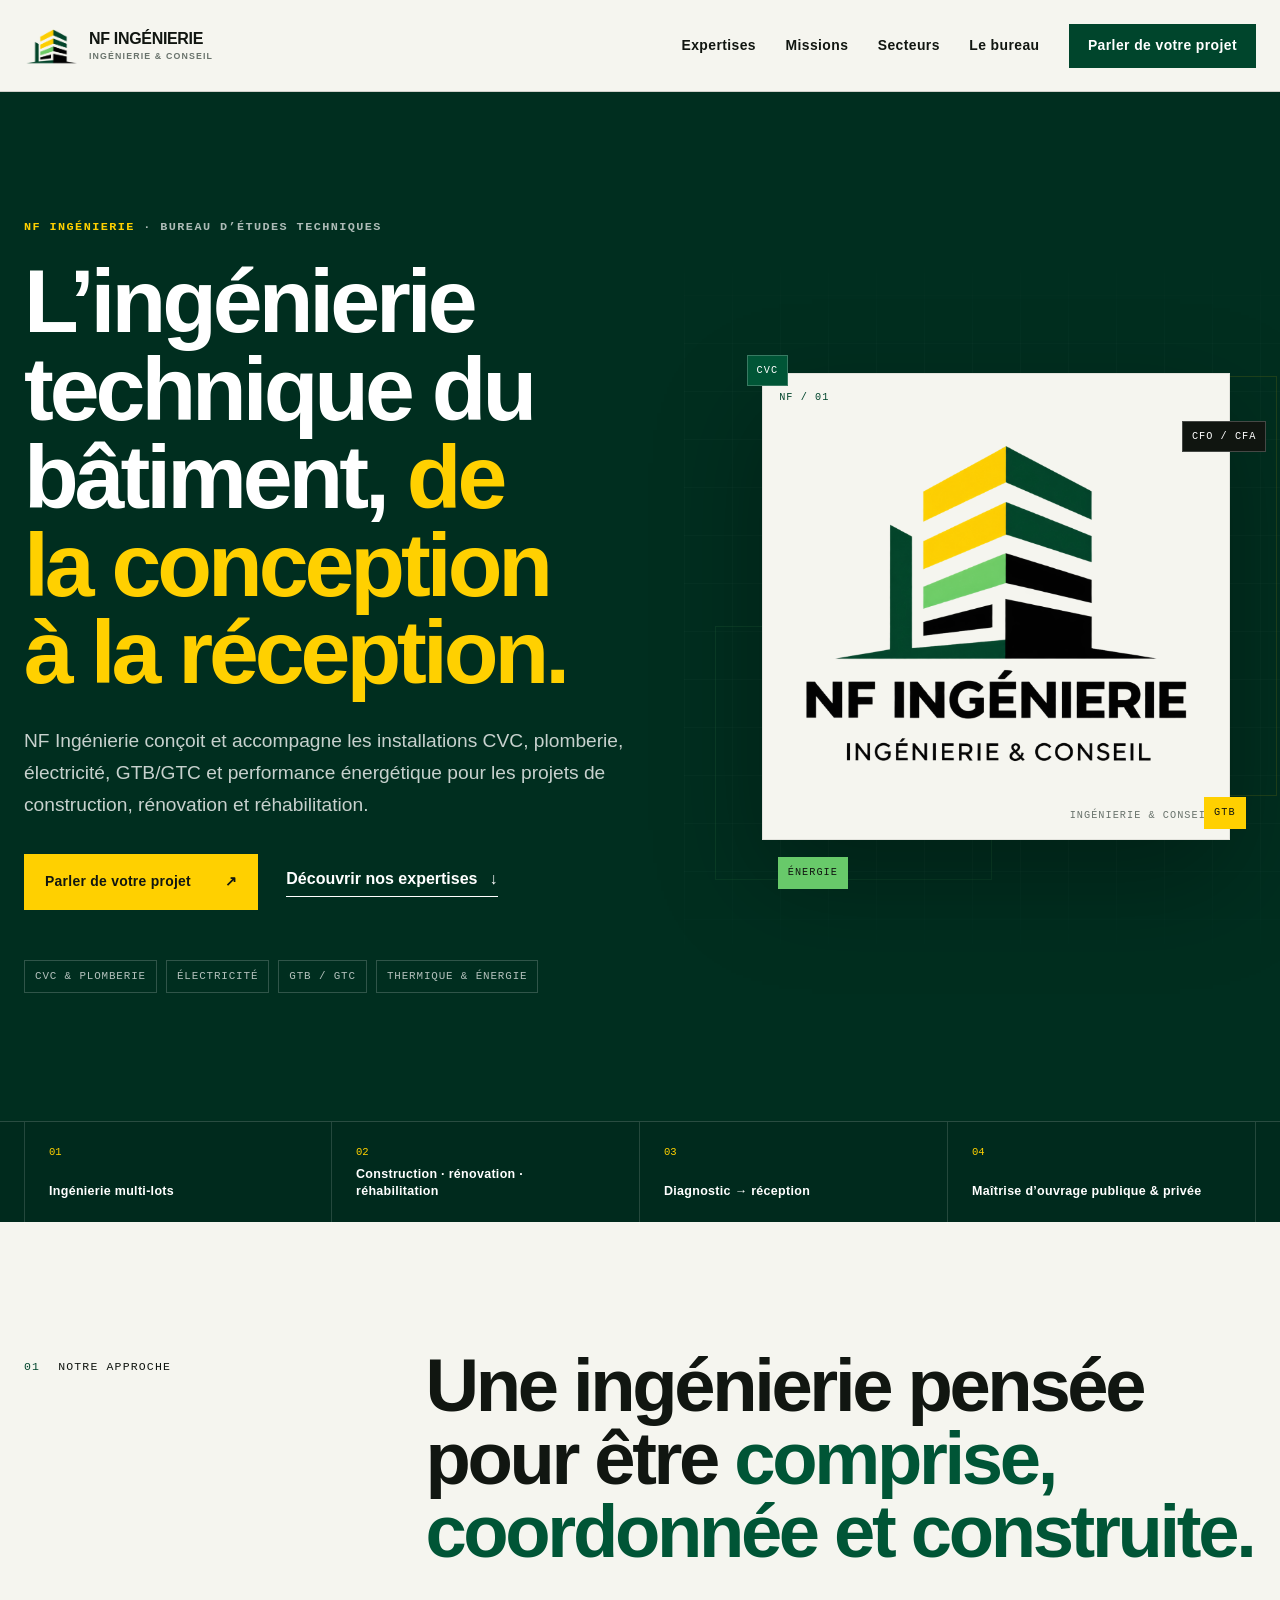
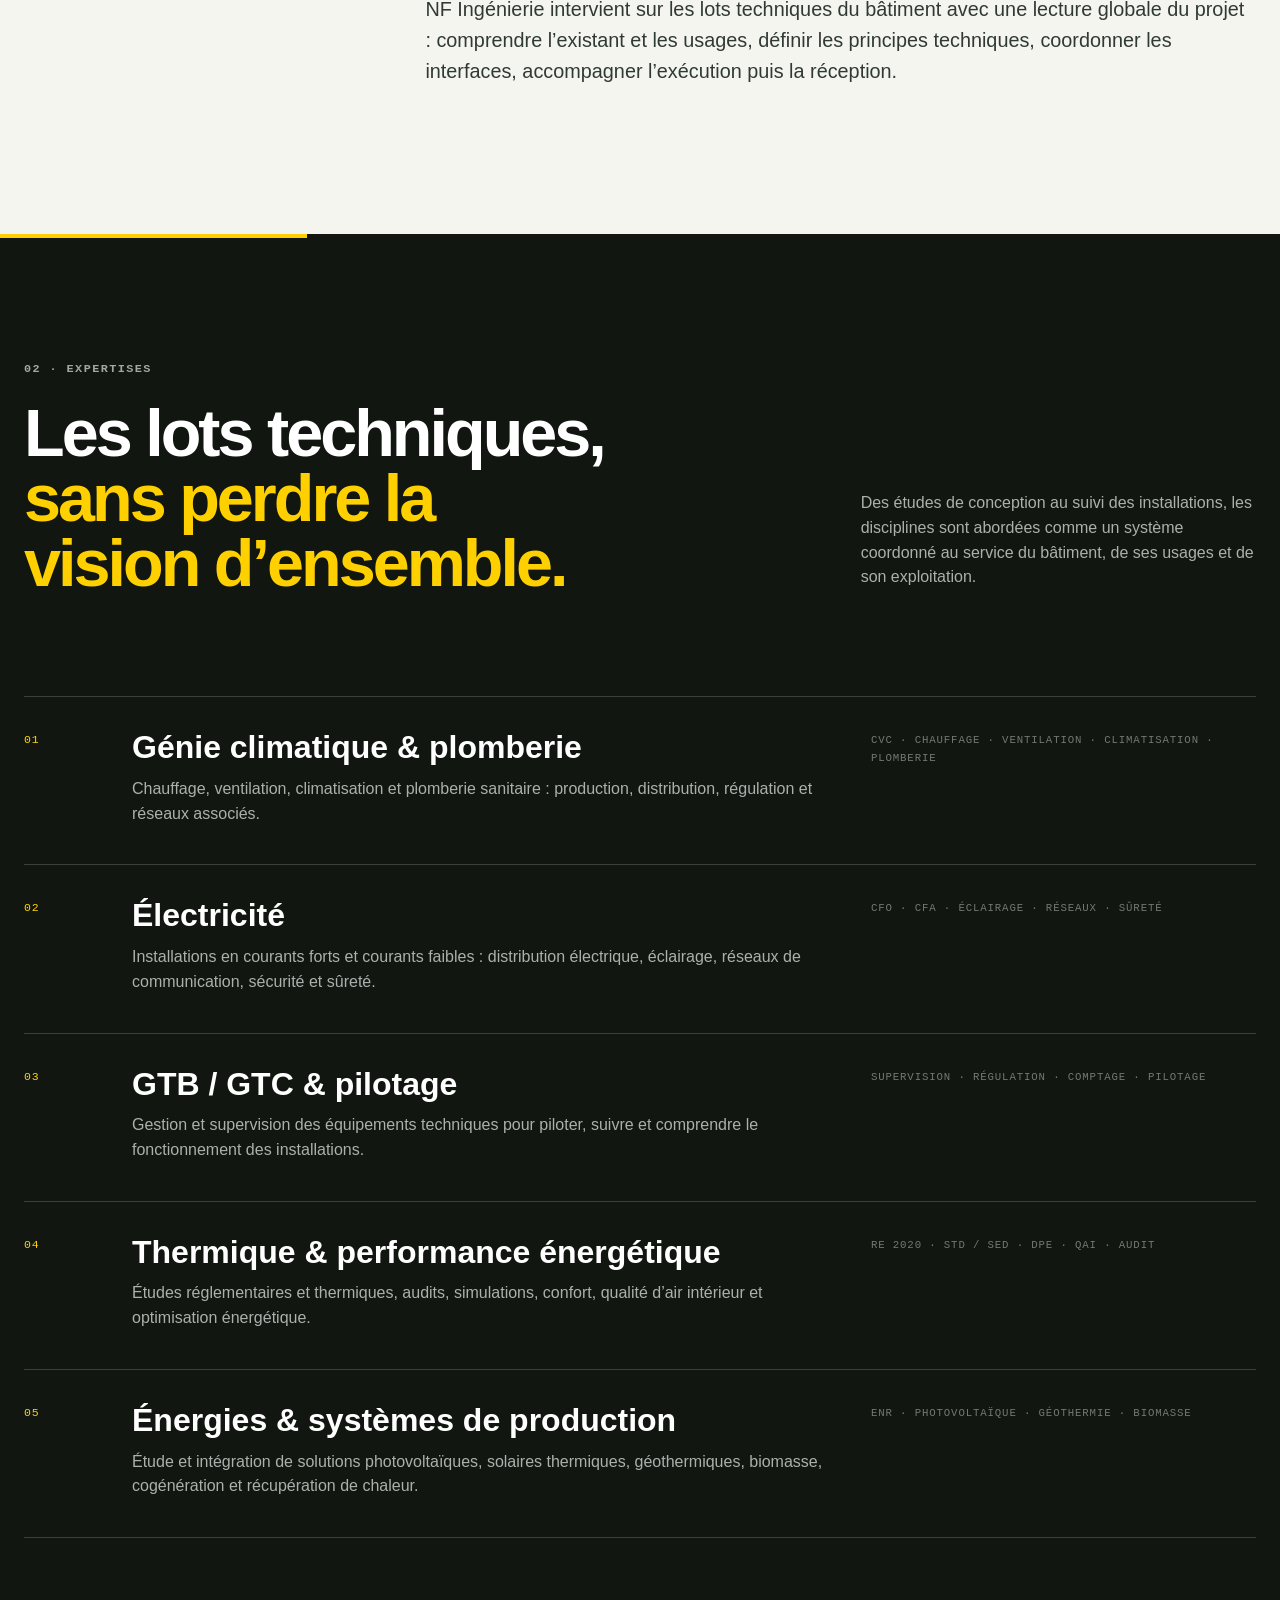
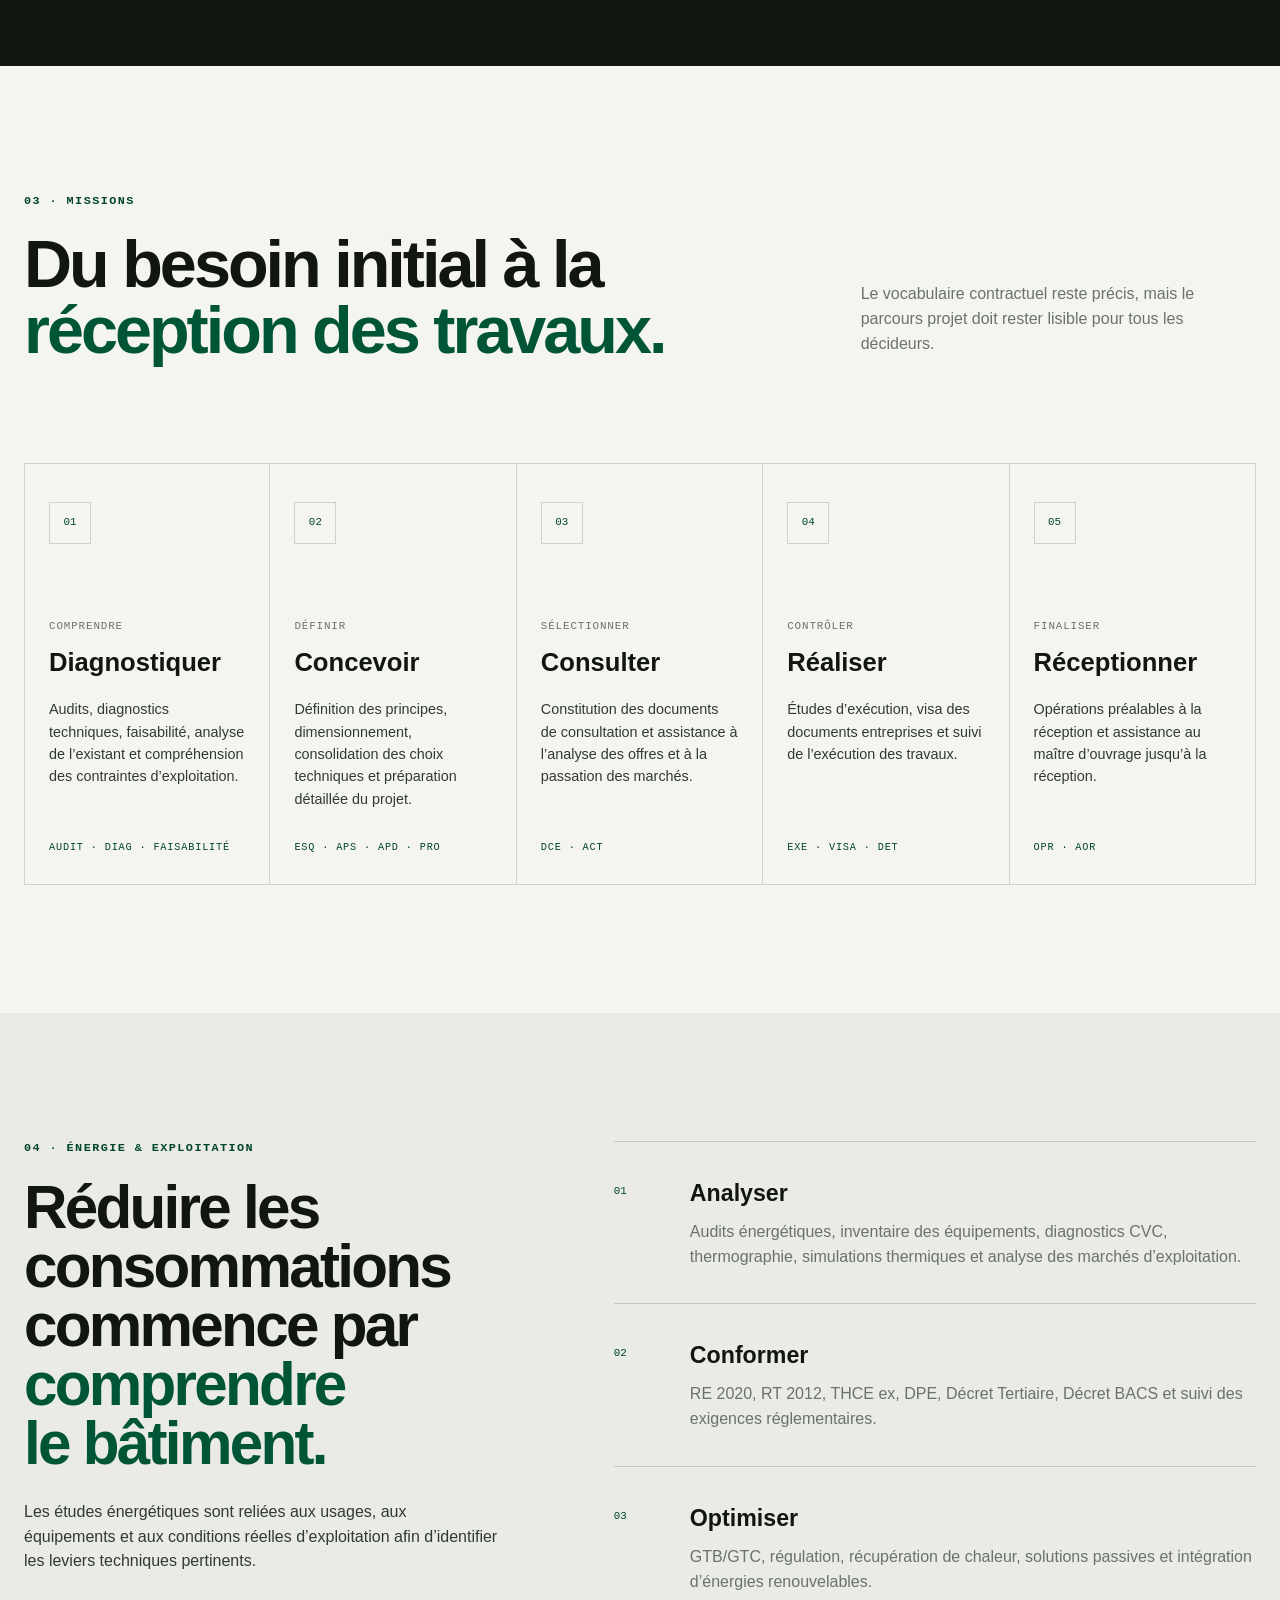
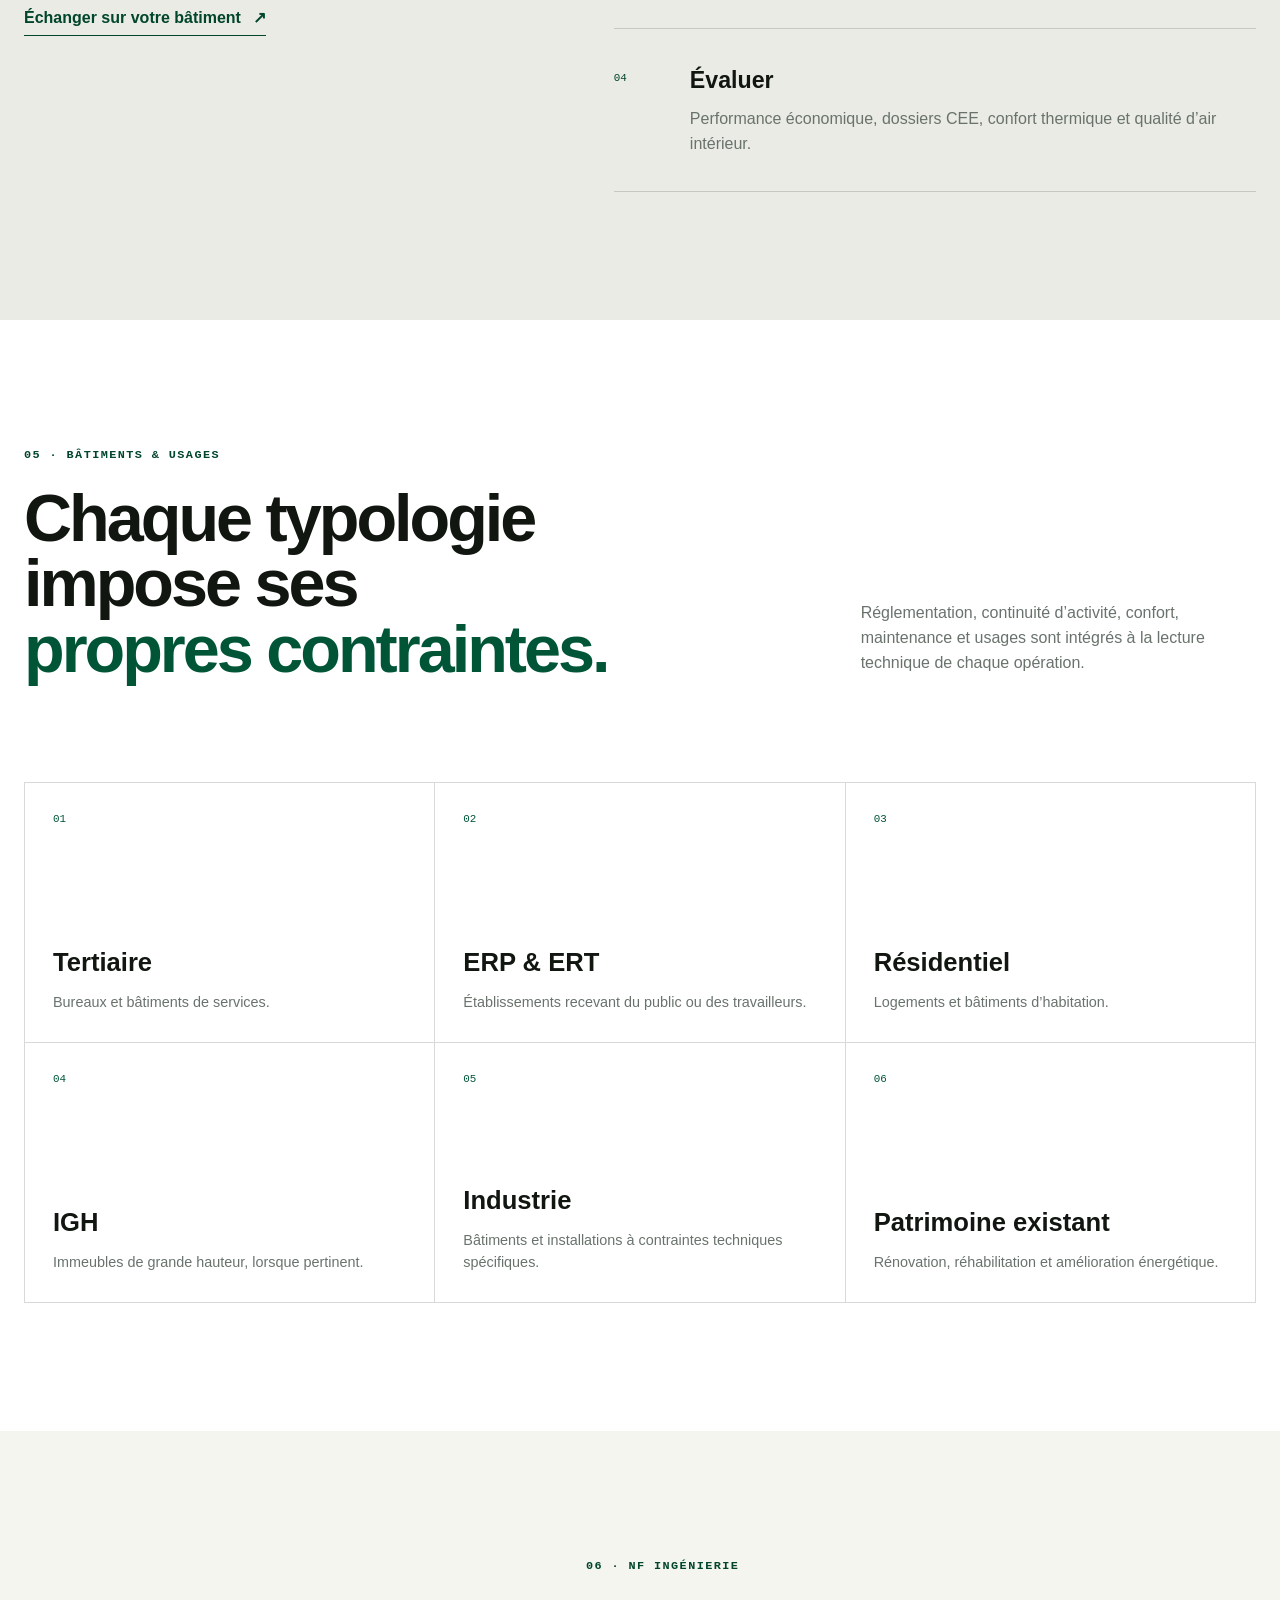
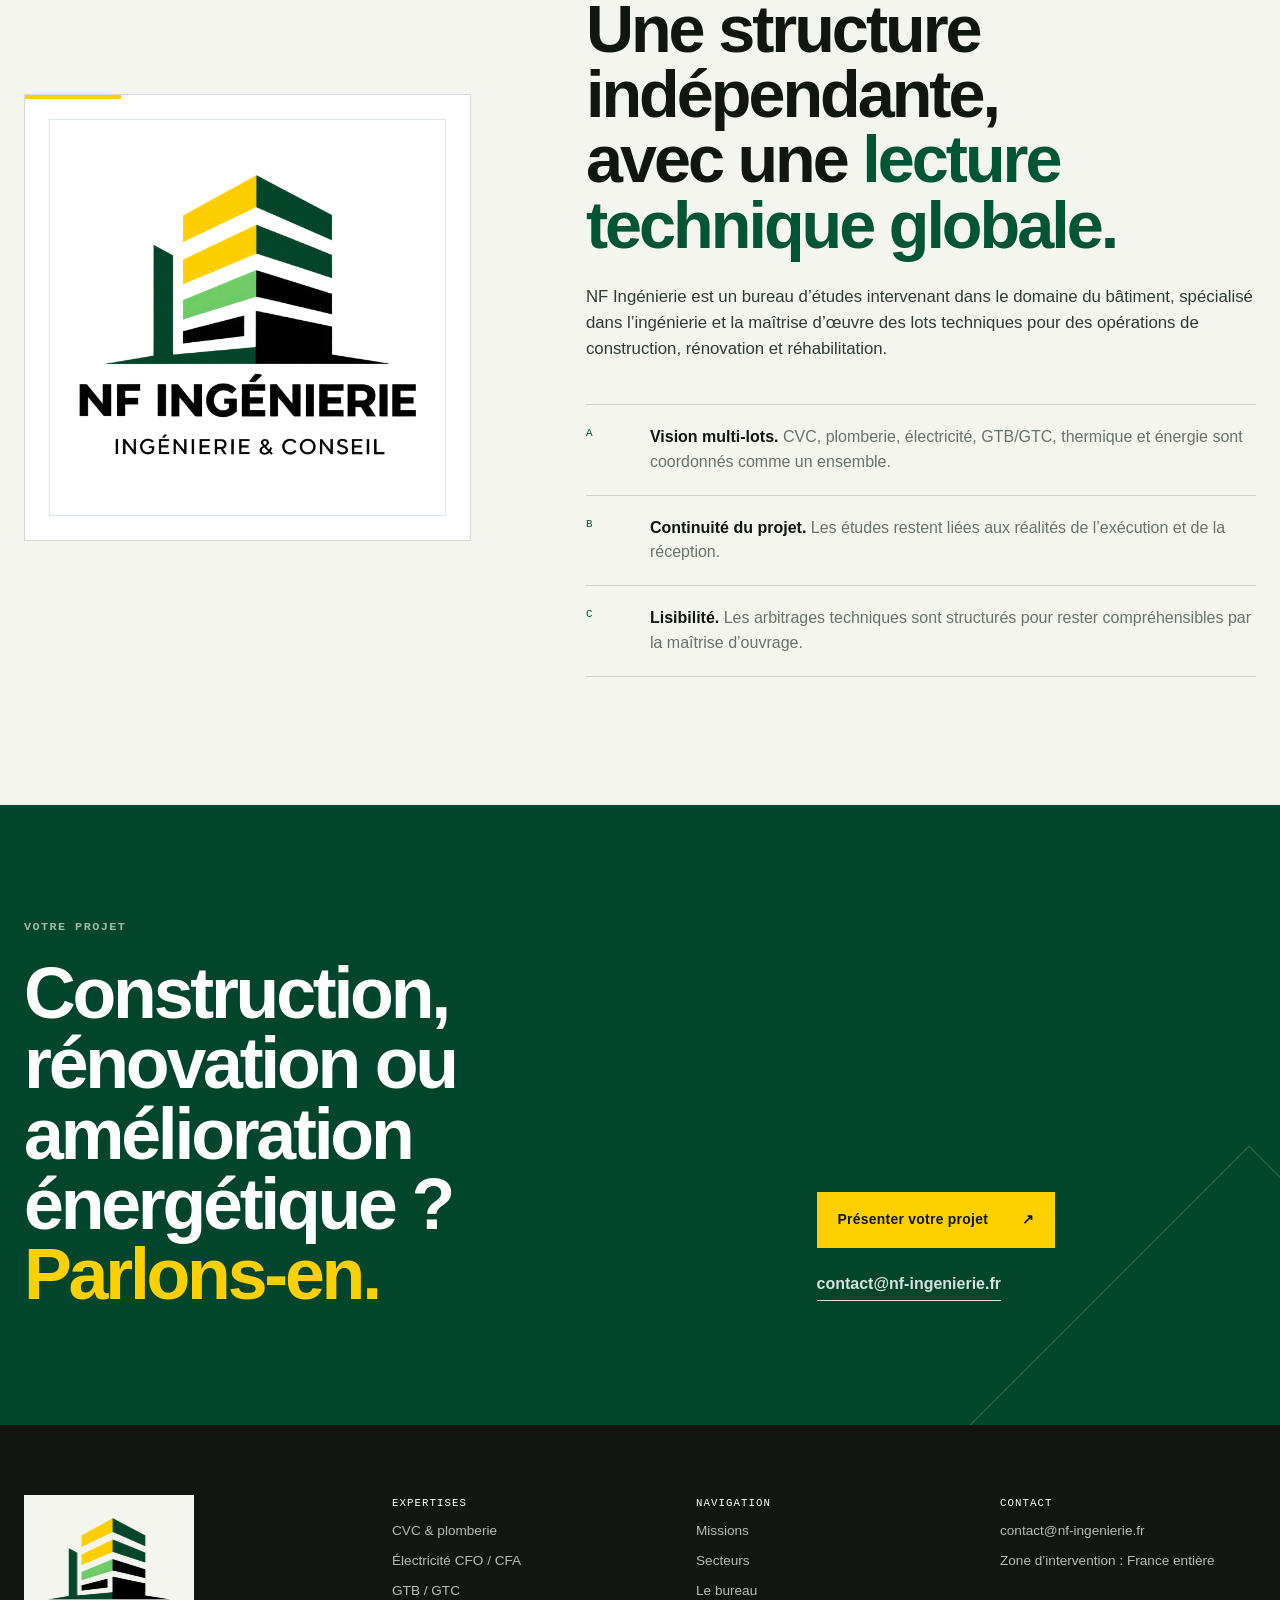
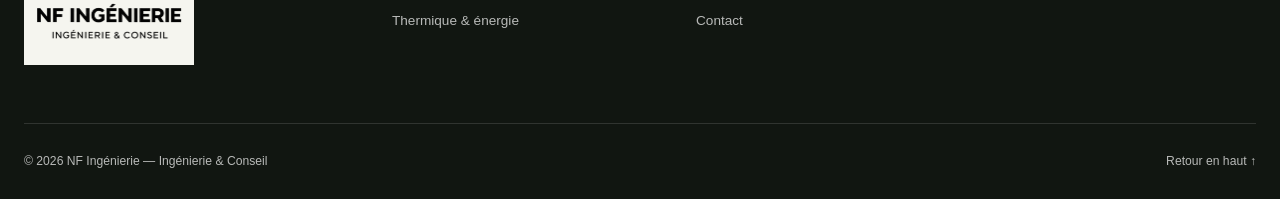
==== commit 761f2734: "Add files via upload" ====
--- a/index.html
+++ b/index.html
@@ -1,420 +1,370 @@
-<!DOCTYPE html>
+<!doctype html>
 <html lang="fr">
 <head>
-  <meta charset="UTF-8">
-  <meta name="viewport" content="width=device-width, initial-scale=1.0">
-  <meta name="theme-color" content="#76cf6d">
+  <meta charset="utf-8">
+  <meta name="viewport" content="width=device-width, initial-scale=1">
+  <title>NF Ingénierie | Bureau d’études techniques du bâtiment</title>
+  <meta name="description" content="NF Ingénierie accompagne les projets de construction, rénovation et réhabilitation en CVC, plomberie, électricité, GTB/GTC, thermique et performance énergétique, du diagnostic à la réception.">
+  <meta name="theme-color" content="#00452c">
+  <meta name="robots" content="index,follow">
   <link rel="canonical" href="https://nf-ingenierie-bureau-etudes.github.io/">
-
-  <!--
-    Le titre et la description sont volontairement descriptifs : ils aident
-    les visiteurs et les moteurs de recherche à comprendre immédiatement
-    l'activité de NF Ingénierie.
-  -->
-  <title>NF Ingénierie | Bureau d’études CVC, thermique et lots techniques</title>
-  <meta
-    name="description"
-    content="NF Ingénierie accompagne les projets de construction, rénovation et réhabilitation en CVC, plomberie, électricité, GTB/GTC, thermique, énergie et maîtrise d’œuvre."
-  >
-
-  <!-- Métadonnées de partage social. -->
+  <link rel="icon" type="image/png" href="assets/images/logo-nf-ingenierie.png">
+
   <meta property="og:type" content="website">
   <meta property="og:locale" content="fr_FR">
-  <meta property="og:title" content="NF Ingénierie | Bureau d’études techniques">
-  <meta
-    property="og:description"
-    content="Ingénierie, études, maîtrise d’œuvre et accompagnement technique pour les projets de bâtiment."
-  >
+  <meta property="og:title" content="NF Ingénierie | Bureau d’études techniques du bâtiment">
+  <meta property="og:description" content="Ingénierie technique du bâtiment, de la conception à la réception : CVC, plomberie, électricité, GTB/GTC, thermique et énergie.">
   <meta property="og:url" content="https://nf-ingenierie-bureau-etudes.github.io/">
-  <meta
-    property="og:image"
-    content="https://nf-ingenierie-bureau-etudes.github.io/assets/images/logo-nf-ingenierie.png"
-  >
-
-  <!-- Le favicon est une déclinaison compacte du symbole du logo. -->
-  <link rel="icon" type="image/png" href="assets/images/favicon.png">
+  <meta property="og:image" content="https://nf-ingenierie-bureau-etudes.github.io/assets/images/logo-nf-ingenierie.png">
+
+  <script>document.documentElement.classList.add('js');</script>
   <link rel="stylesheet" href="assets/css/style.css">
 
-  <!--
-    Données structurées limitées aux informations réellement connues.
-    Aucune adresse, aucun téléphone et aucun chiffre commercial ne sont inventés.
-  -->
   <script type="application/ld+json">
   {
     "@context": "https://schema.org",
     "@type": "ProfessionalService",
     "name": "NF Ingénierie",
     "url": "https://nf-ingenierie-bureau-etudes.github.io/",
+    "logo": "https://nf-ingenierie-bureau-etudes.github.io/assets/images/logo-nf-ingenierie.png",
     "email": "contact@nf-ingenierie.fr",
-    "description": "Bureau d’études techniques intervenant en CVC, thermique, électricité, GTB/GTC, énergie et maîtrise d’œuvre."
+    "areaServed": "France",
+    "description": "Bureau d’études techniques du bâtiment spécialisé en CVC, plomberie, électricité, GTB/GTC, thermique, performance énergétique et maîtrise d’œuvre.",
+    "knowsAbout": [
+      "Génie climatique",
+      "CVC",
+      "Plomberie",
+      "Électricité courants forts et courants faibles",
+      "GTB",
+      "GTC",
+      "Thermique du bâtiment",
+      "Performance énergétique",
+      "Maîtrise d'œuvre"
+    ]
   }
   </script>
 </head>
 <body>
-  <!--
-    Ce lien n'apparaît qu'au clavier. Il permet de contourner le menu et
-    d'atteindre directement le contenu principal, ce qui améliore l'accessibilité.
-  -->
-  <a class="skip-link" href="#contenu">Aller au contenu principal</a>
-
-  <!-- =========================
-       EN-TÊTE ET NAVIGATION
-  ========================== -->
-  <header class="site-header">
-    <div class="container header-inner">
-      <a class="brand" href="#accueil" aria-label="NF Ingénierie — retour à l’accueil">
-        <img
-          class="brand-mark"
-          src="assets/images/favicon.png"
-          alt=""
-          width="256"
-          height="256"
-          aria-hidden="true"
-        >
-        <span class="brand-name">NF Ingénierie</span>
+  <a class="skip-link" href="#contenu">Aller au contenu</a>
+
+  <header class="site-header" id="top">
+    <div class="header-inner shell">
+      <a class="brand" href="#accueil" aria-label="NF Ingénierie — accueil">
+        <img class="brand-mark" src="assets/images/logo-mark.png" alt="" width="1054" height="798">
+        <span class="brand-copy"><strong>NF INGÉNIERIE</strong><small>INGÉNIERIE &amp; CONSEIL</small></span>
       </a>
 
-      <!--
-        Le bouton n'est affiché que sur petit écran. Les attributs ARIA sont
-        mis à jour par main.js pour indiquer si le menu est ouvert ou fermé.
-      -->
-      <button
-        class="menu-toggle"
-        type="button"
-        aria-expanded="false"
-        aria-controls="main-navigation"
-        aria-label="Ouvrir le menu principal"
-      >
-        <span class="menu-toggle-line" aria-hidden="true"></span>
-        <span class="menu-toggle-line" aria-hidden="true"></span>
-        <span class="menu-toggle-line" aria-hidden="true"></span>
+      <button class="menu-toggle" type="button" aria-expanded="false" aria-controls="main-nav">
+        <span class="sr-only">Ouvrir le menu</span>
+        <span></span><span></span>
       </button>
 
-      <nav id="main-navigation" class="main-nav" aria-label="Navigation principale">
-        <a href="#presentation">Présentation</a>
+      <nav class="main-nav" id="main-nav" aria-label="Navigation principale">
         <a href="#expertises">Expertises</a>
         <a href="#missions">Missions</a>
-        <a href="#batiments">Bâtiments</a>
-        <a class="nav-cta" href="contact.html">Contact</a>
+        <a href="#secteurs">Secteurs</a>
+        <a href="#bureau">Le bureau</a>
+        <a class="nav-cta" href="contact.html">Parler de votre projet</a>
       </nav>
     </div>
   </header>
 
   <main id="contenu">
-    <!-- =========================
-         HERO / ACCROCHE PRINCIPALE
-    ========================== -->
-    <section id="accueil" class="hero" aria-labelledby="hero-title">
-      <div class="container hero-grid">
-        <div class="hero-copy">
-          <p class="eyebrow">Bureau d’études techniques</p>
-          <h1 id="hero-title">L’ingénierie des lots techniques, de l’étude à la réception.</h1>
-          <p class="hero-lead">
-            NF Ingénierie accompagne les opérations de construction, de rénovation
-            et de réhabilitation en génie climatique, électricité, gestion technique
-            du bâtiment et performance énergétique.
-          </p>
-
-          <div class="hero-actions" aria-label="Actions principales">
-            <a class="button button-primary" href="#expertises">Découvrir nos expertises</a>
-            <a class="button button-secondary" href="contact.html">Parler de votre projet</a>
-          </div>
-
-          <!--
-            Ces trois repères reprennent uniquement des domaines déjà présents
-            dans le site d'origine ; ils ne constituent ni chiffres ni promesses inventées.
-          -->
-          <ul class="hero-tags" aria-label="Principaux domaines d’intervention">
-            <li>CVC &amp; thermique</li>
-            <li>Électricité &amp; GTB</li>
-            <li>Maîtrise d’œuvre</li>
-          </ul>
-        </div>
-
-        <div class="hero-visual" aria-label="Identité NF Ingénierie">
-          <div class="hero-logo-panel">
-            <img
-              src="assets/images/logo-nf-ingenierie.png"
-              alt=""
-              width="1230"
-              height="1209"
-              aria-hidden="true"
-            >
-          </div>
-        </div>
-      </div>
-    </section>
-
-    <!-- =========================
-         PRÉSENTATION
-    ========================== -->
-    <section id="presentation" class="section section-light" aria-labelledby="presentation-title">
-      <div class="container split-layout">
-        <div class="section-heading">
-          <p class="eyebrow">NF Ingénierie</p>
-          <h2 id="presentation-title">Un bureau d’études au service des projets de bâtiment</h2>
-        </div>
-
-        <div class="prose prose-large">
-          <p>
-            NF Ingénierie intervient dans l’ingénierie et la maîtrise d’œuvre des lots
-            techniques du bâtiment. Les missions concernent aussi bien les opérations
-            neuves que la rénovation et la réhabilitation.
-          </p>
-          <p>
-            L’accompagnement couvre l’analyse de l’existant, les études de conception,
-            la consultation des entreprises et le suivi de l’exécution, avec une lecture
-            coordonnée des enjeux techniques et énergétiques.
-          </p>
-        </div>
-      </div>
-    </section>
-
-    <!-- =========================
-         EXPERTISES
-    ========================== -->
-    <section id="expertises" class="section" aria-labelledby="expertises-title">
-      <div class="container">
-        <div class="section-intro">
+    <section class="hero" id="accueil" aria-labelledby="hero-title">
+      <div class="hero-grid shell">
+        <div class="hero-copy reveal">
+          <p class="eyebrow"><span>NF Ingénierie</span> · Bureau d’études techniques</p>
+          <h1 id="hero-title">L’ingénierie technique du bâtiment, <em>de la conception à la réception.</em></h1>
+          <p class="hero-lead">NF Ingénierie conçoit et accompagne les installations CVC, plomberie, électricité, GTB/GTC et performance énergétique pour les projets de construction, rénovation et réhabilitation.</p>
+          <div class="hero-actions">
+            <a class="button button-primary" href="contact.html">Parler de votre projet <span aria-hidden="true">↗</span></a>
+            <a class="text-link" href="#expertises">Découvrir nos expertises <span aria-hidden="true">↓</span></a>
+          </div>
+          <div class="hero-scope" aria-label="Domaines d'intervention principaux">
+            <span>CVC & plomberie</span>
+            <span>Électricité</span>
+            <span>GTB / GTC</span>
+            <span>Thermique & énergie</span>
+          </div>
+        </div>
+
+        <div class="hero-visual reveal" aria-hidden="true">
+          <div class="technical-grid"></div>
+          <div class="logo-panel">
+            <span class="panel-index">NF / 01</span>
+            <img src="assets/images/logo-nf-ingenierie.png" alt="" width="540" height="540">
+            <span class="panel-caption">INGÉNIERIE & CONSEIL</span>
+          </div>
+          <span class="technical-tag tag-1">CVC</span>
+          <span class="technical-tag tag-2">CFO / CFA</span>
+          <span class="technical-tag tag-3">GTB</span>
+          <span class="technical-tag tag-4">ÉNERGIE</span>
+        </div>
+      </div>
+
+      <div class="credibility-strip">
+        <div class="shell credibility-grid">
+          <div><span>01</span><strong>Ingénierie multi-lots</strong></div>
+          <div><span>02</span><strong>Construction · rénovation · réhabilitation</strong></div>
+          <div><span>03</span><strong>Diagnostic → réception</strong></div>
+          <div><span>04</span><strong>Maîtrise d’ouvrage publique & privée</strong></div>
+        </div>
+      </div>
+    </section>
+
+    <section class="section intro-section" aria-labelledby="intro-title">
+      <div class="shell section-split">
+        <div class="section-kicker reveal">
+          <span class="section-number">01</span>
+          <p>Notre approche</p>
+        </div>
+        <div class="section-statement reveal">
+          <h2 id="intro-title">Une ingénierie pensée pour être <span>comprise, coordonnée et construite.</span></h2>
+          <p>NF Ingénierie intervient sur les lots techniques du bâtiment avec une lecture globale du projet : comprendre l’existant et les usages, définir les principes techniques, coordonner les interfaces, accompagner l’exécution puis la réception.</p>
+        </div>
+      </div>
+    </section>
+
+    <section class="section section-dark" id="expertises" aria-labelledby="expertises-title">
+      <div class="shell">
+        <div class="section-head reveal">
           <div>
-            <p class="eyebrow">Domaines d’intervention</p>
-            <h2 id="expertises-title">Des expertises techniques complémentaires</h2>
-          </div>
-          <p>
-            Les installations sont étudiées dans leur ensemble afin de conserver une
-            cohérence entre confort, fonctionnement, exploitation et performance énergétique.
-          </p>
-        </div>
-
-        <div class="expertise-grid">
-          <article class="expertise-card">
-            <span class="card-number" aria-hidden="true">01</span>
-            <h3>Génie climatique &amp; plomberie</h3>
-            <p>
-              Chauffage, ventilation, climatisation et plomberie sanitaire : production,
-              distribution, régulation et réseaux associés.
-            </p>
-          </article>
-
-          <article class="expertise-card">
-            <span class="card-number" aria-hidden="true">02</span>
-            <h3>Électricité</h3>
-            <p>
-              Courants forts et courants faibles, distribution électrique, éclairage,
-              réseaux de communication, sécurité et sûreté.
-            </p>
-          </article>
-
-          <article class="expertise-card">
-            <span class="card-number" aria-hidden="true">03</span>
-            <h3>GTC / GTB</h3>
-            <p>
-              Gestion, supervision et pilotage des équipements techniques pour faciliter
-              le suivi du fonctionnement des installations.
-            </p>
-          </article>
-
-          <article class="expertise-card">
-            <span class="card-number" aria-hidden="true">04</span>
-            <h3>Énergie &amp; renouvelables</h3>
-            <p>
-              Études de solutions intégrant notamment photovoltaïque, solaire thermique,
-              géothermie, biomasse, cogénération et récupération de chaleur.
-            </p>
-          </article>
-        </div>
-      </div>
-    </section>
-
-    <!-- =========================
-         MISSIONS
-    ========================== -->
-    <section id="missions" class="section section-dark" aria-labelledby="missions-title">
-      <div class="container">
-        <div class="section-intro section-intro-light">
+            <p class="eyebrow eyebrow-light">02 · Expertises</p>
+            <h2 id="expertises-title">Les lots techniques, <em>sans perdre la vision d’ensemble.</em></h2>
+          </div>
+          <p>Des études de conception au suivi des installations, les disciplines sont abordées comme un système coordonné au service du bâtiment, de ses usages et de son exploitation.</p>
+        </div>
+
+        <div class="expertise-list">
+          <article class="expertise-row reveal">
+            <div class="expertise-no">01</div>
+            <div class="expertise-main">
+              <h3>Génie climatique & plomberie</h3>
+              <p>Chauffage, ventilation, climatisation et plomberie sanitaire : production, distribution, régulation et réseaux associés.</p>
+            </div>
+            <div class="expertise-meta">CVC · Chauffage · Ventilation · Climatisation · Plomberie</div>
+          </article>
+
+          <article class="expertise-row reveal">
+            <div class="expertise-no">02</div>
+            <div class="expertise-main">
+              <h3>Électricité</h3>
+              <p>Installations en courants forts et courants faibles : distribution électrique, éclairage, réseaux de communication, sécurité et sûreté.</p>
+            </div>
+            <div class="expertise-meta">CFO · CFA · Éclairage · Réseaux · Sûreté</div>
+          </article>
+
+          <article class="expertise-row reveal">
+            <div class="expertise-no">03</div>
+            <div class="expertise-main">
+              <h3>GTB / GTC & pilotage</h3>
+              <p>Gestion et supervision des équipements techniques pour piloter, suivre et comprendre le fonctionnement des installations.</p>
+            </div>
+            <div class="expertise-meta">Supervision · Régulation · Comptage · Pilotage</div>
+          </article>
+
+          <article class="expertise-row reveal">
+            <div class="expertise-no">04</div>
+            <div class="expertise-main">
+              <h3>Thermique & performance énergétique</h3>
+              <p>Études réglementaires et thermiques, audits, simulations, confort, qualité d’air intérieur et optimisation énergétique.</p>
+            </div>
+            <div class="expertise-meta">RE 2020 · STD / SED · DPE · QAI · Audit</div>
+          </article>
+
+          <article class="expertise-row reveal">
+            <div class="expertise-no">05</div>
+            <div class="expertise-main">
+              <h3>Énergies & systèmes de production</h3>
+              <p>Étude et intégration de solutions photovoltaïques, solaires thermiques, géothermiques, biomasse, cogénération et récupération de chaleur.</p>
+            </div>
+            <div class="expertise-meta">ENR · Photovoltaïque · Géothermie · Biomasse</div>
+          </article>
+        </div>
+      </div>
+    </section>
+
+    <section class="section" id="missions" aria-labelledby="missions-title">
+      <div class="shell">
+        <div class="section-head section-head-light reveal">
           <div>
-            <p class="eyebrow eyebrow-light">Du diagnostic à la réception</p>
-            <h2 id="missions-title">Des missions organisées autour du cycle du projet</h2>
-          </div>
-          <p>
-            Trois familles de prestations permettent d’adapter l’intervention à la phase
-            du projet et au niveau d’accompagnement recherché.
-          </p>
-        </div>
-
-        <div class="mission-grid">
-          <article class="mission-card">
-            <p class="mission-kicker">Conseil &amp; études</p>
-            <h3>Comprendre, diagnostiquer et définir les solutions</h3>
-            <ul class="check-list">
-              <li>Audits énergétiques et diagnostics techniques</li>
-              <li>Études thermiques, STD / SED et confort</li>
-              <li>Faisabilité et études réglementaires</li>
-              <li>Décret Tertiaire et Décret BACS</li>
-              <li>Études d’énergies renouvelables</li>
-            </ul>
-          </article>
-
-          <article class="mission-card">
-            <p class="mission-kicker">Maîtrise d’œuvre &amp; ingénierie</p>
-            <h3>Concevoir et préparer la réalisation</h3>
-            <ul class="check-list">
-              <li>ESQ / DIAG : intentions et analyse de l’existant</li>
-              <li>APS / APD : orientations et consolidation</li>
-              <li>PRO / DCE : études détaillées et consultation</li>
-              <li>ACT : assistance à la passation des marchés</li>
-            </ul>
-          </article>
-
-          <article class="mission-card">
-            <p class="mission-kicker">Exécution &amp; pilotage</p>
-            <h3>Accompagner les travaux jusqu’à la réception</h3>
-            <ul class="check-list">
-              <li>EXE : études d’exécution</li>
-              <li>VISA : examen des documents des entreprises</li>
-              <li>DET : suivi de l’exécution des travaux</li>
-              <li>OPR : opérations préalables à la réception</li>
-              <li>AOR : assistance à la réception</li>
-            </ul>
-          </article>
-        </div>
-      </div>
-    </section>
-
-    <!-- =========================
-         MÉTHODE
-    ========================== -->
-    <section class="section method-section" aria-labelledby="method-title">
-      <div class="container">
-        <div class="section-heading centered-heading">
-          <p class="eyebrow">Méthode</p>
-          <h2 id="method-title">Une lecture structurée du projet</h2>
-          <p>
-            L’organisation des missions suit une progression simple, lisible et adaptée
-            aux différentes étapes de conception et de réalisation.
-          </p>
-        </div>
-
-        <ol class="process-list">
-          <li>
-            <span class="process-number">01</span>
-            <div>
-              <h3>Analyser</h3>
-              <p>Comprendre l’existant, les besoins, les contraintes et les objectifs du projet.</p>
-            </div>
-          </li>
-          <li>
-            <span class="process-number">02</span>
-            <div>
+            <p class="eyebrow">03 · Missions</p>
+            <h2 id="missions-title">Du besoin initial à la <em>réception des travaux.</em></h2>
+          </div>
+          <p>Le vocabulaire contractuel reste précis, mais le parcours projet doit rester lisible pour tous les décideurs.</p>
+        </div>
+
+        <ol class="project-cycle">
+          <li class="cycle-step reveal">
+            <div class="cycle-marker"><span>01</span></div>
+            <div>
+              <p class="cycle-label">Comprendre</p>
+              <h3>Diagnostiquer</h3>
+              <p>Audits, diagnostics techniques, faisabilité, analyse de l’existant et compréhension des contraintes d’exploitation.</p>
+              <span class="tech-line">AUDIT · DIAG · FAISABILITÉ</span>
+            </div>
+          </li>
+          <li class="cycle-step reveal">
+            <div class="cycle-marker"><span>02</span></div>
+            <div>
+              <p class="cycle-label">Définir</p>
               <h3>Concevoir</h3>
-              <p>Définir, comparer et détailler les solutions techniques adaptées à l’opération.</p>
-            </div>
-          </li>
-          <li>
-            <span class="process-number">03</span>
-            <div>
+              <p>Définition des principes, dimensionnement, consolidation des choix techniques et préparation détaillée du projet.</p>
+              <span class="tech-line">ESQ · APS · APD · PRO</span>
+            </div>
+          </li>
+          <li class="cycle-step reveal">
+            <div class="cycle-marker"><span>03</span></div>
+            <div>
+              <p class="cycle-label">Sélectionner</p>
               <h3>Consulter</h3>
-              <p>Préparer les pièces techniques et accompagner la consultation des entreprises.</p>
-            </div>
-          </li>
-          <li>
-            <span class="process-number">04</span>
-            <div>
-              <h3>Accompagner</h3>
-              <p>Suivre l’exécution, contrôler les documents et préparer la réception des travaux.</p>
+              <p>Constitution des documents de consultation et assistance à l’analyse des offres et à la passation des marchés.</p>
+              <span class="tech-line">DCE · ACT</span>
+            </div>
+          </li>
+          <li class="cycle-step reveal">
+            <div class="cycle-marker"><span>04</span></div>
+            <div>
+              <p class="cycle-label">Contrôler</p>
+              <h3>Réaliser</h3>
+              <p>Études d’exécution, visa des documents entreprises et suivi de l’exécution des travaux.</p>
+              <span class="tech-line">EXE · VISA · DET</span>
+            </div>
+          </li>
+          <li class="cycle-step reveal">
+            <div class="cycle-marker"><span>05</span></div>
+            <div>
+              <p class="cycle-label">Finaliser</p>
+              <h3>Réceptionner</h3>
+              <p>Opérations préalables à la réception et assistance au maître d’ouvrage jusqu’à la réception.</p>
+              <span class="tech-line">OPR · AOR</span>
             </div>
           </li>
         </ol>
       </div>
     </section>
 
-    <!-- =========================
-         TYPES DE BÂTIMENTS
-    ========================== -->
-    <section id="batiments" class="section section-soft" aria-labelledby="buildings-title">
-      <div class="container split-layout align-start">
-        <div class="section-heading">
-          <p class="eyebrow">Typologies de projets</p>
-          <h2 id="buildings-title">Des interventions adaptées au contexte du bâtiment</h2>
-        </div>
-
-        <div>
-          <p class="prose intro-copy">
-            NF Ingénierie intervient sur des bâtiments tertiaires, résidentiels et industriels,
-            pour des maîtres d’ouvrage publics et privés. Les études tiennent compte des
-            exigences propres à chaque typologie et de ses conditions d’exploitation.
-          </p>
-
-          <ul class="building-list">
-            <li>
-              <strong>ERP</strong>
-              <span>Établissements recevant du public</span>
-            </li>
-            <li>
-              <strong>ERT</strong>
-              <span>Établissements recevant des travailleurs</span>
-            </li>
-            <li>
-              <strong>Résidentiel</strong>
-              <span>Bâtiments et immeubles d’habitation</span>
-            </li>
-            <li>
-              <strong>IGH</strong>
-              <span>Immeubles de grande hauteur</span>
-            </li>
-          </ul>
-        </div>
-      </div>
-    </section>
-
-    <!-- =========================
-         APPEL À L’ACTION
-    ========================== -->
-    <section class="contact-cta" aria-labelledby="cta-title">
-      <div class="container cta-inner">
+    <section class="section regulation-section" id="energie" aria-labelledby="energie-title">
+      <div class="shell regulation-grid">
+        <div class="regulation-copy reveal">
+          <p class="eyebrow">04 · Énergie & exploitation</p>
+          <h2 id="energie-title">Réduire les consommations commence par <em>comprendre le bâtiment.</em></h2>
+          <p>Les études énergétiques sont reliées aux usages, aux équipements et aux conditions réelles d’exploitation afin d’identifier les leviers techniques pertinents.</p>
+          <a class="text-link dark-link" href="contact.html">Échanger sur votre bâtiment <span aria-hidden="true">↗</span></a>
+        </div>
+
+        <div class="regulation-panel reveal">
+          <div class="regulation-item">
+            <span>01</span>
+            <div><h3>Analyser</h3><p>Audits énergétiques, inventaire des équipements, diagnostics CVC, thermographie, simulations thermiques et analyse des marchés d’exploitation.</p></div>
+          </div>
+          <div class="regulation-item">
+            <span>02</span>
+            <div><h3>Conformer</h3><p>RE 2020, RT 2012, THCE ex, DPE, Décret Tertiaire, Décret BACS et suivi des exigences réglementaires.</p></div>
+          </div>
+          <div class="regulation-item">
+            <span>03</span>
+            <div><h3>Optimiser</h3><p>GTB/GTC, régulation, récupération de chaleur, solutions passives et intégration d’énergies renouvelables.</p></div>
+          </div>
+          <div class="regulation-item">
+            <span>04</span>
+            <div><h3>Évaluer</h3><p>Performance économique, dossiers CEE, confort thermique et qualité d’air intérieur.</p></div>
+          </div>
+        </div>
+      </div>
+    </section>
+
+    <section class="section sectors-section" id="secteurs" aria-labelledby="secteurs-title">
+      <div class="shell">
+        <div class="section-head section-head-light reveal">
+          <div>
+            <p class="eyebrow">05 · Bâtiments & usages</p>
+            <h2 id="secteurs-title">Chaque typologie impose ses <em>propres contraintes.</em></h2>
+          </div>
+          <p>Réglementation, continuité d’activité, confort, maintenance et usages sont intégrés à la lecture technique de chaque opération.</p>
+        </div>
+
+        <div class="sector-grid">
+          <article class="sector-card reveal"><span>01</span><h3>Tertiaire</h3><p>Bureaux et bâtiments de services.</p></article>
+          <article class="sector-card reveal"><span>02</span><h3>ERP & ERT</h3><p>Établissements recevant du public ou des travailleurs.</p></article>
+          <article class="sector-card reveal"><span>03</span><h3>Résidentiel</h3><p>Logements et bâtiments d’habitation.</p></article>
+          <article class="sector-card reveal"><span>04</span><h3>IGH</h3><p>Immeubles de grande hauteur, lorsque pertinent.</p></article>
+          <article class="sector-card reveal"><span>05</span><h3>Industrie</h3><p>Bâtiments et installations à contraintes techniques spécifiques.</p></article>
+          <article class="sector-card reveal"><span>06</span><h3>Patrimoine existant</h3><p>Rénovation, réhabilitation et amélioration énergétique.</p></article>
+        </div>
+      </div>
+    </section>
+
+    <section class="section office-section" id="bureau" aria-labelledby="bureau-title">
+      <div class="shell office-grid">
+        <div class="office-mark reveal">
+          <img src="assets/images/logo-nf-ingenierie.png" alt="NF Ingénierie — Ingénierie & Conseil" width="620" height="620" loading="lazy">
+        </div>
+        <div class="office-copy reveal">
+          <p class="eyebrow">06 · NF Ingénierie</p>
+          <h2 id="bureau-title">Une structure indépendante, avec une <em>lecture technique globale.</em></h2>
+          <p>NF Ingénierie est un bureau d’études intervenant dans le domaine du bâtiment, spécialisé dans l’ingénierie et la maîtrise d’œuvre des lots techniques pour des opérations de construction, rénovation et réhabilitation.</p>
+          <div class="principles">
+            <div><span>A</span><p><strong>Vision multi-lots.</strong> CVC, plomberie, électricité, GTB/GTC, thermique et énergie sont coordonnés comme un ensemble.</p></div>
+            <div><span>B</span><p><strong>Continuité du projet.</strong> Les études restent liées aux réalités de l’exécution et de la réception.</p></div>
+            <div><span>C</span><p><strong>Lisibilité.</strong> Les arbitrages techniques sont structurés pour rester compréhensibles par la maîtrise d’ouvrage.</p></div>
+          </div>
+        </div>
+      </div>
+    </section>
+
+    <!--
+      RÉALISATIONS
+      La structure des futures études de cas est volontairement absente de l'affichage public
+      tant que des projets, visuels, clients, surfaces et missions vérifiables ne sont pas fournis.
+      Prévoir ensuite : photo / typologie / localisation / mission / lots / enjeux / solutions / année.
+    -->
+
+    <section class="project-cta" aria-labelledby="contact-title">
+      <div class="shell cta-grid reveal">
         <div>
           <p class="eyebrow eyebrow-light">Votre projet</p>
-          <h2 id="cta-title">Vous avez une étude, une rénovation ou une opération à préparer&nbsp;?</h2>
-          <p>
-            Présentez votre besoin à NF Ingénierie afin d’identifier la mission et le niveau
-            d’accompagnement adaptés à votre projet.
-          </p>
-        </div>
-        <a class="button button-light" href="contact.html">Contacter NF Ingénierie</a>
+          <h2 id="contact-title">Construction, rénovation ou amélioration énergétique&nbsp;? <em>Parlons-en.</em></h2>
+        </div>
+        <div class="cta-actions">
+          <a class="button button-yellow" href="contact.html">Présenter votre projet <span aria-hidden="true">↗</span></a>
+          <a class="email-link" href="mailto:contact@nf-ingenierie.fr">contact@nf-ingenierie.fr</a>
+        </div>
       </div>
     </section>
   </main>
 
-  <!-- =========================
-       PIED DE PAGE
-  ========================== -->
   <footer class="site-footer">
-    <div class="container footer-grid">
+    <div class="shell footer-grid">
+      <div class="footer-brand">
+        <img src="assets/images/logo-nf-ingenierie.png" alt="NF Ingénierie" width="180" height="180" loading="lazy">
+      </div>
       <div>
-        <a class="footer-brand" href="#accueil">NF Ingénierie</a>
-        <p>Bureau d’études techniques — Ingénierie &amp; Conseil.</p>
-      </div>
-
-      <nav class="footer-nav" aria-label="Navigation de pied de page">
-        <a href="#expertises">Expertises</a>
+        <p class="footer-label">Expertises</p>
+        <a href="#expertises">CVC & plomberie</a>
+        <a href="#expertises">Électricité CFO / CFA</a>
+        <a href="#expertises">GTB / GTC</a>
+        <a href="#energie">Thermique & énergie</a>
+      </div>
+      <div>
+        <p class="footer-label">Navigation</p>
         <a href="#missions">Missions</a>
-        <a href="#batiments">Bâtiments</a>
+        <a href="#secteurs">Secteurs</a>
+        <a href="#bureau">Le bureau</a>
         <a href="contact.html">Contact</a>
-      </nav>
-
-      <div class="footer-contact">
+      </div>
+      <div>
+        <p class="footer-label">Contact</p>
         <a href="mailto:contact@nf-ingenierie.fr">contact@nf-ingenierie.fr</a>
         <p>Zone d’intervention : France entière</p>
       </div>
     </div>
-
-    <div class="container footer-bottom">
-      <p>© <span data-current-year>2026</span> NF Ingénierie.</p>
-      <p>Aucun outil d’analyse d’audience n’est intégré au code du site.</p>
+    <div class="shell footer-bottom">
+      <p>© <span data-year>2026</span> NF Ingénierie — Ingénierie & Conseil</p>
+      <a href="#top">Retour en haut ↑</a>
     </div>
   </footer>
 
-  <!-- Le script est différé implicitement car placé juste avant la fin du body. -->
-  <script src="assets/js/main.js"></script>
+  <script src="assets/js/main.js" defer></script>
 </body>
 </html>
--- a/assets/css/style.css
+++ b/assets/css/style.css
@@ -1,231 +1,1645 @@
-/* ===== GLOBAL ===== */
+:root {
+  --ink: #111611;
+  --ink-soft: #303a34;
+  --green-950: #002e1f;
+  --green-900: #003a27;
+  --green-800: #00452c;
+  --green-700: #005536;
+  --green-100: #e7efe9;
+  --yellow: #ffd000;
+  --lime: #68c96a;
+  --paper: #f5f5ef;
+  --paper-deep: #e9ebe4;
+  --white: #ffffff;
+  --muted: #69736c;
+  --line: rgba(17, 22, 17, 0.16);
+  --line-light: rgba(255, 255, 255, 0.18);
+  --shadow: 0 24px 80px rgba(0, 45, 29, 0.12);
+  --shell: min(1280px, calc(100vw - 48px));
+  --header-h: 92px;
+  --ease: cubic-bezier(.2,.72,.2,1);
+}
+
 * {
   box-sizing: border-box;
+}
+
+html {
+  scroll-behavior: smooth;
+  scroll-padding-top: calc(var(--header-h) + 20px);
+}
+
+body {
+  margin: 0;
+  color: var(--ink);
+  background: var(--paper);
+  font-family: Inter, ui-sans-serif, -apple-system, BlinkMacSystemFont, "Segoe UI", Arial, Helvetica, sans-serif;
+  font-size: 16px;
+  line-height: 1.55;
+  text-rendering: optimizeLegibility;
+  -webkit-font-smoothing: antialiased;
+}
+
+a {
+  color: inherit;
+  text-decoration: none;
+}
+
+img {
+  display: block;
+  max-width: 100%;
+}
+
+button,
+input,
+select,
+textarea {
+  font: inherit;
+}
+
+button,
+a {
+  -webkit-tap-highlight-color: transparent;
+}
+
+::selection {
+  background: var(--yellow);
+  color: var(--ink);
+}
+
+.sr-only {
+  position: absolute;
+  width: 1px;
+  height: 1px;
+  padding: 0;
+  margin: -1px;
+  overflow: hidden;
+  clip: rect(0, 0, 0, 0);
+  white-space: nowrap;
+  border: 0;
+}
+
+.skip-link {
+  position: fixed;
+  z-index: 1000;
+  left: 16px;
+  top: 12px;
+  transform: translateY(-180%);
+  padding: 10px 14px;
+  background: var(--yellow);
+  color: var(--ink);
+  font-weight: 800;
+}
+
+.skip-link:focus {
+  transform: translateY(0);
+}
+
+:focus-visible {
+  outline: 3px solid var(--yellow);
+  outline-offset: 4px;
+}
+
+.shell {
+  width: var(--shell);
+  margin-inline: auto;
+}
+
+/* Header */
+.site-header {
+  position: sticky;
+  top: 0;
+  z-index: 100;
+  height: var(--header-h);
+  background: rgba(245, 245, 239, 0.96);
+  border-bottom: 1px solid var(--line);
+  backdrop-filter: blur(18px);
+  -webkit-backdrop-filter: blur(18px);
+}
+
+.header-inner {
+  height: 100%;
+  display: flex;
+  align-items: center;
+  justify-content: space-between;
+  gap: 28px;
+}
+
+.brand {
+  min-width: 248px;
+  display: inline-flex;
+  align-items: center;
+  gap: 11px;
+}
+
+.brand-mark {
+  width: 54px;
+  height: 46px;
+  object-fit: contain;
+  flex: 0 0 auto;
+}
+
+.brand-copy {
+  display: flex;
+  flex-direction: column;
+  line-height: 1;
+}
+
+.brand-copy strong {
+  font-size: 1rem;
+  letter-spacing: -.02em;
+}
+
+.brand-copy small {
+  margin-top: 5px;
+  color: var(--muted);
+  font-size: .55rem;
+  font-weight: 720;
+  letter-spacing: .13em;
+}
+
+.main-nav {
+  display: flex;
+  align-items: center;
+  gap: clamp(18px, 2.3vw, 38px);
+}
+
+.main-nav a {
+  position: relative;
+  font-size: 0.87rem;
+  font-weight: 760;
+  letter-spacing: .03em;
+}
+
+.main-nav a:not(.nav-cta)::after {
+  content: "";
+  position: absolute;
+  left: 0;
+  right: 100%;
+  bottom: -8px;
+  height: 2px;
+  background: var(--green-800);
+  transition: right .3s var(--ease);
+}
+
+.main-nav a:not(.nav-cta):hover::after,
+.main-nav a:not(.nav-cta):focus-visible::after {
+  right: 0;
+}
+
+.nav-cta {
+  display: inline-flex;
+  align-items: center;
+  min-height: 44px;
+  padding: 0 18px;
+  background: var(--green-800);
+  color: var(--white);
+  border: 1px solid var(--green-800);
+  transition: background .25s ease, color .25s ease;
+}
+
+.nav-cta:hover,
+.nav-cta.is-current {
+  background: var(--yellow);
+  color: var(--ink);
+  border-color: var(--yellow);
+}
+
+.menu-toggle {
+  display: none;
+  width: 48px;
+  height: 48px;
+  border: 0;
+  background: transparent;
+  cursor: pointer;
+}
+
+.menu-toggle > span:not(.sr-only) {
+  display: block;
+  width: 24px;
+  height: 2px;
+  margin: 6px auto;
+  background: var(--ink);
+  transition: transform .25s ease;
+}
+
+/* Global type */
+.eyebrow {
+  margin: 0 0 24px;
+  color: var(--green-800);
+  font-family: ui-monospace, SFMono-Regular, Menlo, Consolas, monospace;
+  font-size: .74rem;
+  font-weight: 700;
+  line-height: 1.2;
+  letter-spacing: .12em;
+  text-transform: uppercase;
+}
+
+.eyebrow span {
+  color: var(--ink);
+}
+
+.eyebrow-light {
+  color: rgba(255,255,255,.62);
+}
+
+h1,
+h2,
+h3,
+p {
+  margin-top: 0;
+}
+
+h1,
+h2,
+h3 {
+  text-wrap: balance;
+}
+
+h1,
+h2 {
+  letter-spacing: -.045em;
+  line-height: .98;
+}
+
+h1 {
+  margin-bottom: 28px;
+  font-size: clamp(3.1rem, 7vw, 7.3rem);
+  font-weight: 760;
+}
+
+h2 {
+  margin-bottom: 26px;
+  font-size: clamp(2.45rem, 5.2vw, 5.3rem);
+  font-weight: 735;
+}
+
+h1 em,
+h2 em {
+  color: var(--yellow);
+  font-style: normal;
+}
+
+.section:not(.section-dark) h2 em,
+.contact-main h2 em {
+  color: var(--green-700);
+}
+
+.button {
+  display: inline-flex;
+  align-items: center;
+  justify-content: space-between;
+  gap: 34px;
+  min-height: 56px;
+  padding: 0 20px;
+  border: 1px solid transparent;
+  font-size: .87rem;
+  font-weight: 800;
+  letter-spacing: .02em;
+  transition: transform .25s var(--ease), background .25s ease, color .25s ease;
+}
+
+.button:hover {
+  transform: translateY(-2px);
+}
+
+.button-primary {
+  background: var(--yellow);
+  color: var(--ink);
+}
+
+.button-primary:hover {
+  background: #ffe152;
+}
+
+.button-yellow {
+  background: var(--yellow);
+  color: var(--ink);
+}
+
+.text-link,
+.email-link {
+  display: inline-flex;
+  align-items: center;
+  gap: 12px;
+  font-weight: 760;
+  border-bottom: 1px solid currentColor;
+  padding-bottom: 4px;
+}
+
+.text-link span {
+  transition: transform .25s var(--ease);
+}
+
+.text-link:hover span {
+  transform: translateY(3px);
+}
+
+.dark-link {
+  color: var(--green-800);
+}
+
+/* Hero */
+.hero {
+  color: var(--white);
+  background: var(--green-950);
+  overflow: hidden;
+}
+
+.hero-grid {
+  min-height: calc(100vh - var(--header-h));
+  display: grid;
+  grid-template-columns: 1.1fr .9fr;
+  align-items: center;
+  gap: clamp(42px, 6vw, 110px);
+  padding-block: clamp(72px, 10vw, 130px);
+}
+
+.hero-copy {
+  position: relative;
+  z-index: 2;
+}
+
+.hero .eyebrow {
+  color: rgba(255,255,255,.68);
+}
+
+.hero .eyebrow span {
+  color: var(--yellow);
+}
+
+.hero h1 {
+  max-width: 900px;
+}
+
+.hero-lead {
+  max-width: 760px;
+  margin-bottom: 34px;
+  color: rgba(255,255,255,.78);
+  font-size: clamp(1.04rem, 1.5vw, 1.25rem);
+  line-height: 1.65;
+}
+
+.hero-actions {
+  display: flex;
+  align-items: center;
+  gap: 28px;
+  flex-wrap: wrap;
+  margin-bottom: 50px;
+}
+
+.hero .text-link {
+  color: var(--white);
+}
+
+.hero-scope {
+  display: flex;
+  flex-wrap: wrap;
+  gap: 9px;
+}
+
+.hero-scope span {
+  padding: 7px 10px;
+  border: 1px solid rgba(255,255,255,.19);
+  color: rgba(255,255,255,.7);
+  font-family: ui-monospace, SFMono-Regular, Menlo, Consolas, monospace;
+  font-size: .68rem;
+  letter-spacing: .08em;
+  text-transform: uppercase;
+}
+
+.hero-visual {
+  position: relative;
+  min-height: 600px;
+  display: grid;
+  place-items: center;
+}
+
+.technical-grid {
+  position: absolute;
+  inset: -10%;
+  opacity: .26;
+  background-image:
+    linear-gradient(rgba(255,255,255,.08) 1px, transparent 1px),
+    linear-gradient(90deg, rgba(255,255,255,.08) 1px, transparent 1px);
+  background-size: 48px 48px;
+  mask-image: linear-gradient(to bottom, transparent 0%, #000 16%, #000 86%, transparent 100%);
+}
+
+.technical-grid::before,
+.technical-grid::after {
+  content: "";
+  position: absolute;
+  border: 1px solid rgba(255,208,0,.46);
+}
+
+.technical-grid::before {
+  width: 72%;
+  height: 58%;
+  right: 5%;
+  top: 18%;
+}
+
+.technical-grid::after {
+  width: 44%;
+  height: 35%;
+  left: 5%;
+  bottom: 12%;
+  border-color: rgba(104,201,106,.38);
+}
+
+.logo-panel {
+  position: relative;
+  z-index: 2;
+  width: min(90%, 510px);
+  aspect-ratio: 1 / 1;
+  display: grid;
+  place-items: center;
+  background: var(--paper);
+  box-shadow: 0 40px 100px rgba(0,0,0,.28);
+}
+
+.logo-panel::after {
+  content: "";
+  position: absolute;
+  inset: 0;
+  border: 1px solid rgba(0,0,0,.08);
+  pointer-events: none;
+}
+
+.logo-panel img {
+  width: 88%;
+  height: 88%;
+  object-fit: contain;
+}
+
+.panel-index,
+.panel-caption,
+.technical-tag {
+  position: absolute;
+  z-index: 3;
+  font-family: ui-monospace, SFMono-Regular, Menlo, Consolas, monospace;
+  font-size: .64rem;
+  letter-spacing: .1em;
+  text-transform: uppercase;
+}
+
+.panel-index {
+  top: 17px;
+  left: 17px;
+  color: var(--green-800);
+}
+
+.panel-caption {
+  bottom: 17px;
+  right: 17px;
+  color: var(--muted);
+}
+
+.technical-tag {
+  color: var(--white);
+  background: var(--green-700);
+  border: 1px solid rgba(255,255,255,.22);
+  padding: 7px 9px;
+}
+
+.tag-1 { top: 8%; left: 2%; }
+.tag-2 { top: 19%; right: -2%; background: #101510; }
+.tag-3 { bottom: 13%; right: 2%; background: var(--yellow); color: var(--ink); border-color: var(--yellow); }
+.tag-4 { bottom: 3%; left: 8%; background: var(--lime); color: var(--ink); border-color: var(--lime); }
+
+.credibility-strip {
+  border-top: 1px solid rgba(255,255,255,.16);
+  background: rgba(0,0,0,.08);
+}
+
+.credibility-grid {
+  display: grid;
+  grid-template-columns: repeat(4, 1fr);
+}
+
+.credibility-grid > div {
+  min-height: 100px;
+  padding: 22px 24px;
+  display: flex;
+  flex-direction: column;
+  justify-content: space-between;
+  border-right: 1px solid rgba(255,255,255,.14);
+}
+
+.credibility-grid > div:first-child {
+  border-left: 1px solid rgba(255,255,255,.14);
+}
+
+.credibility-grid span {
+  color: var(--yellow);
+  font-family: ui-monospace, SFMono-Regular, Menlo, Consolas, monospace;
+  font-size: .66rem;
+}
+
+.credibility-grid strong {
+  max-width: 240px;
+  font-size: .78rem;
+  line-height: 1.35;
+  letter-spacing: .025em;
+}
+
+/* Sections */
+.section {
+  padding-block: clamp(88px, 10vw, 150px);
+}
+
+.section-split {
+  display: grid;
+  grid-template-columns: .36fr 1fr;
+  gap: clamp(50px, 8vw, 150px);
+}
+
+.section-kicker {
+  display: flex;
+  gap: 18px;
+  align-items: flex-start;
+  padding-top: 8px;
+}
+
+.section-kicker p,
+.section-number {
+  margin: 0;
+  font-family: ui-monospace, SFMono-Regular, Menlo, Consolas, monospace;
+  font-size: .72rem;
+  letter-spacing: .1em;
+  text-transform: uppercase;
+}
+
+.section-number {
+  color: var(--green-800);
+}
+
+.section-statement h2 {
+  max-width: 1050px;
+  font-size: clamp(2.7rem, 5.8vw, 6.1rem);
+}
+
+.section-statement h2 span {
+  color: var(--green-700);
+}
+
+.section-statement > p {
+  max-width: 820px;
+  color: var(--ink-soft);
+  font-size: clamp(1.05rem, 1.55vw, 1.25rem);
+}
+
+.section-dark {
+  position: relative;
+  color: var(--white);
+  background: var(--ink);
+}
+
+.section-dark::before {
+  content: "";
+  position: absolute;
+  top: 0;
+  left: 0;
+  width: 24%;
+  height: 4px;
+  background: var(--yellow);
+}
+
+.section-head {
+  display: grid;
+  grid-template-columns: 1.3fr .7fr;
+  gap: clamp(40px, 8vw, 120px);
+  align-items: end;
+  margin-bottom: clamp(56px, 8vw, 100px);
+}
+
+.section-head h2 {
+  margin-bottom: 0;
+  max-width: 950px;
+}
+
+.section-head > p {
+  max-width: 520px;
+  margin-bottom: 6px;
+  color: rgba(255,255,255,.66);
+}
+
+.section-head-light > p {
+  color: var(--muted);
+}
+
+.expertise-list {
+  border-top: 1px solid var(--line-light);
+}
+
+.expertise-row {
+  display: grid;
+  grid-template-columns: 80px minmax(0, 1.2fr) minmax(240px, .65fr);
+  gap: 28px;
+  align-items: start;
+  padding: 34px 0 38px;
+  border-bottom: 1px solid var(--line-light);
+  transition: background .25s ease, padding .25s var(--ease);
+}
+
+.expertise-row:hover {
+  background: rgba(255,255,255,.035);
+  padding-left: 16px;
+  padding-right: 16px;
+}
+
+.expertise-no,
+.tech-line,
+.expertise-meta {
+  font-family: ui-monospace, SFMono-Regular, Menlo, Consolas, monospace;
+  text-transform: uppercase;
+  letter-spacing: .08em;
+}
+
+.expertise-no {
+  color: var(--yellow);
+  font-size: .72rem;
+}
+
+.expertise-main h3 {
+  margin-bottom: 12px;
+  font-size: clamp(1.55rem, 2.5vw, 2.25rem);
+  line-height: 1.05;
+}
+
+.expertise-main p {
+  max-width: 760px;
+  margin-bottom: 0;
+  color: rgba(255,255,255,.66);
+}
+
+.expertise-meta {
+  color: rgba(255,255,255,.42);
+  font-size: .67rem;
+  line-height: 1.7;
+}
+
+/* Missions */
+.project-cycle {
+  list-style: none;
   margin: 0;
   padding: 0;
-}
-
-html, body {
-  height: 100%;
-  font-family: 'Times New Roman', Times, serif;
-  line-height: 1;
+  display: grid;
+  grid-template-columns: repeat(5, 1fr);
+  border-top: 1px solid var(--line);
+  border-bottom: 1px solid var(--line);
+}
+
+.cycle-step {
+  position: relative;
+  min-height: 420px;
+  padding: 38px 24px 32px;
+  border-right: 1px solid var(--line);
+}
+
+.cycle-step:first-child {
+  border-left: 1px solid var(--line);
+}
+
+.cycle-step::before {
+  content: "";
+  position: absolute;
+  left: 0;
+  top: -1px;
+  width: 0;
+  height: 3px;
+  background: var(--green-700);
+  transition: width .4s var(--ease);
+}
+
+.cycle-step:hover::before {
+  width: 100%;
+}
+
+.cycle-marker {
+  width: 42px;
+  height: 42px;
+  display: grid;
+  place-items: center;
+  margin-bottom: 74px;
+  border: 1px solid var(--line);
+  font-family: ui-monospace, SFMono-Regular, Menlo, Consolas, monospace;
+  font-size: .68rem;
+  color: var(--green-800);
+}
+
+.cycle-label {
+  margin-bottom: 8px;
+  color: var(--muted);
+  font-family: ui-monospace, SFMono-Regular, Menlo, Consolas, monospace;
+  font-size: .68rem;
+  letter-spacing: .08em;
+  text-transform: uppercase;
+}
+
+.cycle-step h3 {
+  margin-bottom: 16px;
+  font-size: clamp(1.45rem, 2vw, 1.95rem);
+}
+
+.cycle-step > div:last-child > p:not(.cycle-label) {
+  color: var(--ink-soft);
+  font-size: .9rem;
+}
+
+.tech-line {
+  position: absolute;
+  left: 24px;
+  right: 24px;
+  bottom: 28px;
+  color: var(--green-800);
+  font-size: .64rem;
+}
+
+/* Energy */
+.regulation-section {
+  background: var(--paper-deep);
+}
+
+.regulation-grid {
+  display: grid;
+  grid-template-columns: .85fr 1.15fr;
+  gap: clamp(50px, 9vw, 140px);
+  align-items: start;
+}
+
+.regulation-copy {
+  position: sticky;
+  top: calc(var(--header-h) + 40px);
+}
+
+.regulation-copy h2 {
+  font-size: clamp(2.6rem, 4.7vw, 4.8rem);
+}
+
+.regulation-copy > p:not(.eyebrow) {
+  max-width: 610px;
+  color: var(--ink-soft);
+  margin-bottom: 32px;
+}
+
+.regulation-panel {
+  border-top: 1px solid var(--line);
+}
+
+.regulation-item {
+  display: grid;
+  grid-template-columns: 54px 1fr;
+  gap: 22px;
+  padding: 34px 0;
+  border-bottom: 1px solid var(--line);
+}
+
+.regulation-item > span {
+  padding-top: 7px;
+  color: var(--green-800);
+  font-family: ui-monospace, SFMono-Regular, Menlo, Consolas, monospace;
+  font-size: .68rem;
+}
+
+.regulation-item h3 {
+  margin-bottom: 8px;
+  font-size: 1.45rem;
+}
+
+.regulation-item p {
+  margin-bottom: 0;
+  color: var(--muted);
+}
+
+/* Sectors */
+.sectors-section {
+  background: var(--white);
+}
+
+.sector-grid {
+  display: grid;
+  grid-template-columns: repeat(3, 1fr);
+  border-top: 1px solid var(--line);
+  border-left: 1px solid var(--line);
+}
+
+.sector-card {
+  min-height: 260px;
+  padding: 28px;
+  border-right: 1px solid var(--line);
+  border-bottom: 1px solid var(--line);
   display: flex;
   flex-direction: column;
+  justify-content: flex-end;
+  transition: background .25s ease, color .25s ease;
+}
+
+.sector-card:hover {
+  background: var(--green-800);
+  color: var(--white);
+}
+
+.sector-card > span {
+  margin-bottom: auto;
+  color: var(--green-700);
+  font-family: ui-monospace, SFMono-Regular, Menlo, Consolas, monospace;
+  font-size: .68rem;
+}
+
+.sector-card:hover > span {
+  color: var(--yellow);
+}
+
+.sector-card h3 {
+  margin-bottom: 9px;
+  font-size: clamp(1.6rem, 2vw, 2.15rem);
+}
+
+.sector-card p {
+  margin-bottom: 0;
+  color: var(--muted);
+  font-size: .9rem;
+}
+
+.sector-card:hover p {
+  color: rgba(255,255,255,.7);
+}
+
+/* Office */
+.office-section {
+  background: var(--paper);
+}
+
+.office-grid {
+  display: grid;
+  grid-template-columns: .8fr 1.2fr;
+  gap: clamp(48px, 9vw, 140px);
+  align-items: center;
+}
+
+.office-mark {
+  position: relative;
+  background: var(--white);
+  border: 1px solid var(--line);
+  aspect-ratio: 1/1;
+  display: grid;
+  place-items: center;
+}
+
+.office-mark::before,
+.office-mark::after {
+  content: "";
+  position: absolute;
+  pointer-events: none;
+}
+
+.office-mark::before {
+  inset: 24px;
+  border: 1px solid rgba(0,69,44,.12);
+}
+
+.office-mark::after {
+  width: 96px;
+  height: 4px;
+  top: 0;
+  left: 0;
+  background: var(--yellow);
+}
+
+.office-mark img {
+  width: 82%;
+  height: 82%;
+  object-fit: contain;
+}
+
+.office-copy h2 {
+  font-size: clamp(2.8rem, 5.2vw, 5.4rem);
+}
+
+.office-copy > p:not(.eyebrow) {
+  max-width: 760px;
+  color: var(--ink-soft);
+  font-size: 1.05rem;
+}
+
+.principles {
+  margin-top: 42px;
+  border-top: 1px solid var(--line);
+}
+
+.principles > div {
+  display: grid;
+  grid-template-columns: 46px 1fr;
+  gap: 18px;
+  padding: 20px 0;
+  border-bottom: 1px solid var(--line);
+}
+
+.principles span {
+  color: var(--green-700);
+  font-family: ui-monospace, SFMono-Regular, Menlo, Consolas, monospace;
+  font-size: .68rem;
+}
+
+.principles p {
+  margin: 0;
+  color: var(--muted);
+}
+
+.principles strong {
+  color: var(--ink);
+}
+
+/* CTA */
+.project-cta {
+  color: var(--white);
+  background: var(--green-800);
+  padding-block: clamp(74px, 9vw, 120px);
+  position: relative;
+  overflow: hidden;
+}
+
+.project-cta::after {
+  content: "";
+  position: absolute;
+  width: 420px;
+  height: 420px;
+  right: -180px;
+  bottom: -230px;
+  border: 1px solid rgba(255,255,255,.18);
+  transform: rotate(45deg);
+}
+
+.cta-grid {
+  position: relative;
+  z-index: 2;
+  display: grid;
+  grid-template-columns: 1.25fr .75fr;
+  gap: 60px;
+  align-items: end;
+}
+
+.cta-grid h2 {
+  margin: 0;
+  font-size: clamp(2.8rem, 5.6vw, 5.8rem);
+}
+
+.cta-actions {
+  display: flex;
+  flex-direction: column;
+  align-items: flex-start;
+  gap: 24px;
+  padding-bottom: 8px;
+}
+
+.email-link {
+  color: rgba(255,255,255,.84);
+  overflow-wrap: anywhere;
+}
+
+/* Footer */
+.site-footer {
+  color: rgba(255,255,255,.7);
+  background: var(--ink);
+  padding-top: 70px;
+}
+
+.footer-grid {
+  display: grid;
+  grid-template-columns: 1.25fr repeat(3, 1fr);
+  gap: 48px;
+  padding-bottom: 58px;
+}
+
+.footer-brand {
+  width: 170px;
+  height: 170px;
+  background: var(--paper);
+  display: grid;
+  place-items: center;
+}
+
+.footer-brand img {
+  width: 92%;
+  height: 92%;
+  object-fit: contain;
+}
+
+.footer-grid > div:not(.footer-brand) {
+  display: flex;
+  flex-direction: column;
+  align-items: flex-start;
+  gap: 9px;
+  font-size: .85rem;
+}
+
+.footer-label {
+  margin-bottom: 8px;
+  color: var(--white);
+  font-family: ui-monospace, SFMono-Regular, Menlo, Consolas, monospace;
+  font-size: .67rem;
+  letter-spacing: .1em;
+  text-transform: uppercase;
+}
+
+.footer-grid a:hover {
+  color: var(--yellow);
+}
+
+.footer-grid p {
+  margin: 0;
+}
+
+.footer-bottom {
+  min-height: 76px;
+  display: flex;
+  align-items: center;
+  justify-content: space-between;
+  gap: 24px;
+  border-top: 1px solid rgba(255,255,255,.13);
+  font-size: .76rem;
+}
+
+.footer-bottom p {
+  margin: 0;
+}
+
+.compact-footer {
+  padding-top: 0;
+}
+
+/* Contact page */
+.contact-hero {
+  color: var(--white);
+  background: var(--green-950);
+  padding-block: clamp(88px, 11vw, 150px);
+  position: relative;
+  overflow: hidden;
+}
+
+.contact-hero::after {
+  content: "";
+  position: absolute;
+  inset: 0 0 0 45%;
+  opacity: .18;
+  background-image:
+    linear-gradient(rgba(255,255,255,.12) 1px, transparent 1px),
+    linear-gradient(90deg, rgba(255,255,255,.12) 1px, transparent 1px);
+  background-size: 48px 48px;
+}
+
+.contact-hero-grid {
+  position: relative;
+  z-index: 2;
+  display: grid;
+  grid-template-columns: 1.3fr .7fr;
+  gap: 70px;
+  align-items: end;
+}
+
+.contact-hero h1 {
+  max-width: 900px;
+  margin-bottom: 22px;
+  font-size: clamp(3.4rem, 7vw, 7rem);
+}
+
+.contact-hero > .shell > div:first-child > p:last-child {
+  max-width: 680px;
+  color: rgba(255,255,255,.72);
+  font-size: 1.05rem;
+}
+
+.contact-hero-meta {
+  border-top: 1px solid rgba(255,255,255,.2);
+  padding-top: 22px;
+}
+
+.meta-label {
+  margin: 22px 0 7px;
+  color: rgba(255,255,255,.45);
+  font-family: ui-monospace, SFMono-Regular, Menlo, Consolas, monospace;
+  font-size: .66rem;
+  letter-spacing: .1em;
+  text-transform: uppercase;
+}
+
+.contact-hero-meta a {
+  color: var(--yellow);
+  font-weight: 760;
+  overflow-wrap: anywhere;
+}
+
+.contact-hero-meta p:last-child {
+  margin-bottom: 0;
+}
+
+.contact-layout {
+  display: grid;
+  grid-template-columns: .82fr 1.18fr;
+  gap: clamp(50px, 9vw, 130px);
+  align-items: start;
+}
+
+.contact-context h2 {
+  font-size: clamp(2.7rem, 4.6vw, 4.9rem);
+}
+
+.contact-context > p:not(.eyebrow) {
+  color: var(--muted);
+}
+
+.contact-points {
+  margin-top: 42px;
+  border-top: 1px solid var(--line);
+}
+
+.contact-points > div {
+  display: grid;
+  grid-template-columns: 40px 1fr;
+  gap: 14px;
+  padding: 20px 0;
+  border-bottom: 1px solid var(--line);
+}
+
+.contact-points span {
+  color: var(--green-700);
+  font-family: ui-monospace, SFMono-Regular, Menlo, Consolas, monospace;
+  font-size: .66rem;
+}
+
+.contact-points p {
+  margin: 0;
+  color: var(--muted);
+}
+
+.contact-points strong {
+  color: var(--ink);
+}
+
+.contact-form-panel {
+  background: var(--white);
+  border-top: 4px solid var(--yellow);
+  padding: clamp(28px, 5vw, 54px);
+  box-shadow: var(--shadow);
+}
+
+.form-grid {
+  display: grid;
+  grid-template-columns: repeat(2, 1fr);
+  gap: 24px 20px;
+}
+
+.field {
+  display: flex;
+  flex-direction: column;
+  gap: 8px;
+}
+
+.field-full {
+  grid-column: 1 / -1;
+}
+
+.field label {
+  color: var(--ink);
+  font-size: .77rem;
+  font-weight: 780;
+  letter-spacing: .025em;
+}
+
+.field input,
+.field select,
+.field textarea {
   width: 100%;
-}
-
-main {
-  flex: 1 0 auto;
+  border: 1px solid #c9cec8;
+  border-radius: 0;
+  background: var(--paper);
+  color: var(--ink);
+  padding: 14px 14px;
+  outline: none;
+  transition: border-color .2s ease, box-shadow .2s ease, background .2s ease;
+}
+
+.field textarea {
+  min-height: 180px;
+  resize: vertical;
+}
+
+.field input:focus,
+.field select:focus,
+.field textarea:focus {
+  border-color: var(--green-700);
+  background: var(--white);
+  box-shadow: 0 0 0 3px rgba(0,85,54,.1);
+}
+
+.field [aria-invalid="true"] {
+  border-color: #9d2929;
+  box-shadow: 0 0 0 3px rgba(157,41,41,.08);
+}
+
+.form-submit {
   width: 100%;
-}
-
-/* ===== HEADER ===== */
-header {
-  background: #76cf6d;
-  color: white;
-  padding: 20px 40px;
-  display: flex;
-  justify-content: space-between;
-  align-items: center;
-  gap: 24px;
-  font-size: 1.6rem;
-  cursor: default;
-}
-
-header .logo {
+  margin-top: 28px;
+  border: 0;
   cursor: pointer;
-  flex: 0 0 auto;
-}
-
-header .logo img {
-  display: block;
-  height: 105px;
-  width: auto;
-  max-width: 240px;
-  object-fit: contain;
-}
-
-nav button {
-  background: none;
-  border: none;
-  color: white;
-  margin-left: 40px;
-  cursor: pointer;
-  font-size: 1.6rem;
-}
-
-nav button:hover {
-  text-decoration: underline;
-}
-
-/* ===== HERO ===== */
-.hero {
-  padding: 0px 200px;
-  text-align: center;
-   background: #e7e6e6;
-  width: 100%;
-}
-
-/* ===== CONTENT ===== */
-.content {
-  display: none;
-  padding: 40px 20px;
-  background-color: #f0f0f0;
-  text-align: center;
-  width: 100%;
-  min-height: 60vh; /* occupe plus d'espace vertical */
-  border-radius: 0;
-}
-
-.content.active {
-  display: block;
-}
-
-/* ===== MISSIONS ===== */
-.missions-grid {
-  display: flex;
-  flex-wrap: wrap;
-  justify-content: space-around;
-  gap: 20px;
-  width: 100%;
-  padding: 20px;
-}
-
-.mission-card {
-  flex: 1 1 30%;
-  background: rgb(89, 201, 209);
-  border-radius: 10px;
-  padding: 25px;
-  cursor: pointer;
-  transition: transform 0.3s;
-  position: relative;
-}
-
-.mission-card:hover {
-  transform: translateY(-5px);
-  box-shadow: 0 10px 25px rgba(0,0,0,0.1);
-}
-
-.mission-preview {
-  list-style: none;
-  display: none;
-  margin-top: 15px;
-  color: hsl(0, 0%, 3%);
-}
-
-.mission-card:hover .mission-preview {
-  display: block;
-  }
-
-/* Détails des missions */
-.mission-detail-page ul {
-  text-align: center;
-  list-style: none;
-  margin: 15px 0;
-  padding-left: 20px;
-}
-
-.mission-detail-page h4 {
-  text-align: center;
-  margin-top: 20px;
-}
-
-/* ===== ACTUALITÉS ===== */
-.actus-grid {
-  display: grid;
-  grid-template-columns: repeat(auto-fit, minmax(300px, 1fr));
-  gap: 30px;
-  margin-top: 30px;
-}
-
-.actu-card {
-  background: white;
-  border-radius: 8px;
-  overflow: hidden;
-  box-shadow: 0 8px 20px rgba(0,0,0,0.08);
-  transition: 0.3s;
-}
-
-.actu-card:hover {
-  transform: translateY(-5px);
-}
-
-.actu-content {
-  padding: 20px;
-}
-
-.actu-content h3 {
-  margin-top: 0;
-}
-
-.actu-date {
-  font-size: 1.2rem;
-  color: #777;
-  margin-bottom: 10px;
-}
-
-/* ===== FORMULAIRES ===== */
-form input, form textarea, form button {
-  width: 100%;
-  padding: 10px;
-  margin-top: 10px;
-  font-family: 'Times New Roman', Times, serif;
-}
-
-form button {
-  background: #0a2a43;
-  color: white;
-  border: none;
-  cursor: pointer;
-  padding: 12px;
-  margin-top: 20px;
-  transition: 0.3s;
-}
-
-form button:hover {
-  background: #076b28;
-}
-
-/* ===== FOOTER ===== */
-footer {
-  flex-shrink: 0;
-  background: #76cf6d;
-  color: white;
-  text-align: center;
-  padding: 10px 20px;
-  width: 100%;
-}
-
-/* ===== RESPONSIVE ===== */
-@media (max-width: 768px) {
-  header {
+}
+
+.form-note,
+.form-status {
+  margin: 12px 0 0;
+  color: var(--muted);
+  font-size: .75rem;
+}
+
+.form-status {
+  min-height: 1.2em;
+  color: var(--green-800);
+  font-weight: 700;
+}
+
+/* Reveal animations */
+.js .reveal {
+  opacity: 0;
+  transform: translateY(24px);
+  transition: opacity .75s var(--ease), transform .75s var(--ease);
+}
+
+.js .reveal.is-visible {
+  opacity: 1;
+  transform: none;
+}
+
+/* Responsive */
+@media (max-width: 1100px) {
+  :root {
+    --header-h: 82px;
+  }
+
+  .main-nav {
+    gap: 20px;
+  }
+
+  .main-nav a {
+    font-size: .8rem;
+  }
+
+  .brand {
+    min-width: 218px;
+  }
+
+  .brand-mark {
+    width: 49px;
+    height: 42px;
+  }
+
+  .brand-copy strong {
+    font-size: .92rem;
+  }
+
+  .hero-grid {
+    grid-template-columns: 1fr .72fr;
+  }
+
+  .hero-visual {
+    min-height: 480px;
+  }
+
+  .project-cycle {
+    grid-template-columns: repeat(2, 1fr);
+  }
+
+  .cycle-step {
+    min-height: 360px;
+    border-bottom: 1px solid var(--line);
+  }
+
+  .cycle-step:nth-child(odd) {
+    border-left: 1px solid var(--line);
+  }
+
+  .cycle-step:last-child {
+    grid-column: 1 / -1;
+  }
+}
+
+@media (max-width: 860px) {
+  :root {
+    --shell: min(100% - 32px, 1280px);
+  }
+
+  .menu-toggle {
+    display: block;
+    position: relative;
+    z-index: 102;
+  }
+
+  .menu-toggle[aria-expanded="true"] > span:not(.sr-only):nth-child(2) {
+    transform: translateY(4px) rotate(45deg);
+  }
+
+  .menu-toggle[aria-expanded="true"] > span:not(.sr-only):nth-child(3) {
+    transform: translateY(-4px) rotate(-45deg);
+  }
+
+  .main-nav {
+    position: fixed;
+    inset: var(--header-h) 0 auto 0;
+    display: grid;
+    gap: 0;
+    padding: 8px 16px 24px;
+    background: var(--paper);
+    border-bottom: 1px solid var(--line);
+    transform: translateY(-130%);
+    opacity: 0;
+    visibility: hidden;
+    transition: transform .32s var(--ease), opacity .25s ease, visibility .25s;
+  }
+
+  .main-nav.is-open {
+    transform: translateY(0);
+    opacity: 1;
+    visibility: visible;
+  }
+
+  .main-nav a {
+    padding: 16px 4px;
+    border-bottom: 1px solid var(--line);
+    font-size: 1rem;
+  }
+
+  .main-nav a::after {
+    display: none;
+  }
+
+  .nav-cta {
+    margin-top: 10px;
+    justify-content: center;
+    border-bottom: 0 !important;
+  }
+
+  .hero-grid,
+  .section-split,
+  .section-head,
+  .regulation-grid,
+  .office-grid,
+  .cta-grid,
+  .contact-hero-grid,
+  .contact-layout {
+    grid-template-columns: 1fr;
+  }
+
+  .hero-grid {
+    min-height: auto;
+    padding-top: 76px;
+    padding-bottom: 80px;
+  }
+
+  .hero-visual {
+    min-height: 560px;
+  }
+
+  .credibility-grid {
+    grid-template-columns: repeat(2, 1fr);
+  }
+
+  .credibility-grid > div:nth-child(3) {
+    border-left: 1px solid rgba(255,255,255,.14);
+    border-top: 1px solid rgba(255,255,255,.14);
+  }
+
+  .credibility-grid > div:nth-child(4) {
+    border-top: 1px solid rgba(255,255,255,.14);
+  }
+
+  .section-split {
+    gap: 42px;
+  }
+
+  .section-head {
+    gap: 24px;
+  }
+
+  .section-head > p {
+    max-width: 740px;
+  }
+
+  .expertise-row {
+    grid-template-columns: 48px 1fr;
+  }
+
+  .expertise-meta {
+    grid-column: 2;
+    max-width: 650px;
+  }
+
+  .regulation-copy {
+    position: static;
+  }
+
+  .sector-grid {
+    grid-template-columns: repeat(2, 1fr);
+  }
+
+  .office-mark {
+    max-width: 620px;
+  }
+
+  .cta-actions {
+    align-items: flex-start;
+  }
+
+  .footer-grid {
+    grid-template-columns: repeat(2, 1fr);
+  }
+
+  .contact-hero::after {
+    inset: 45% 0 0 0;
+  }
+}
+
+@media (max-width: 600px) {
+  :root {
+    --shell: min(100% - 24px, 1280px);
+    --header-h: 76px;
+  }
+
+  .brand {
+    min-width: 188px;
+    gap: 8px;
+  }
+
+  .brand-mark {
+    width: 44px;
+    height: 38px;
+  }
+
+  .brand-copy strong {
+    font-size: .82rem;
+  }
+
+  .brand-copy small {
+    font-size: .48rem;
+  }
+
+  h1 {
+    font-size: clamp(2.75rem, 14vw, 4.5rem);
+  }
+
+  h2 {
+    font-size: clamp(2.35rem, 11vw, 4rem);
+  }
+
+  .hero-actions {
+    align-items: stretch;
     flex-direction: column;
-    padding: 16px 20px;
-  }
-
-  header .logo img {
-    height: 90px;
-    max-width: 220px;
-  }
-
-  header nav {
+  }
+
+  .hero-actions .button {
+    width: 100%;
+  }
+
+  .hero-visual {
+    min-height: 420px;
+  }
+
+  .logo-panel {
+    width: min(88%, 390px);
+  }
+
+  .technical-tag {
+    font-size: .55rem;
+  }
+
+  .credibility-grid {
+    grid-template-columns: 1fr;
+  }
+
+  .credibility-grid > div,
+  .credibility-grid > div:first-child,
+  .credibility-grid > div:nth-child(3) {
+    min-height: 78px;
+    border-left: 1px solid rgba(255,255,255,.14);
+    border-top: 1px solid rgba(255,255,255,.14);
+  }
+
+  .section-kicker {
+    border-bottom: 1px solid var(--line);
+    padding-bottom: 18px;
+  }
+
+  .expertise-row {
+    grid-template-columns: 1fr;
+    gap: 10px;
+  }
+
+  .expertise-no,
+  .expertise-meta {
+    grid-column: 1;
+  }
+
+  .expertise-row:hover {
+    padding-left: 0;
+    padding-right: 0;
+    background: transparent;
+  }
+
+  .project-cycle {
+    grid-template-columns: 1fr;
+  }
+
+  .cycle-step,
+  .cycle-step:nth-child(odd),
+  .cycle-step:first-child {
+    min-height: 330px;
+    border-left: 1px solid var(--line);
+  }
+
+  .cycle-step:last-child {
+    grid-column: auto;
+  }
+
+  .cycle-marker {
+    margin-bottom: 48px;
+  }
+
+  .sector-grid {
+    grid-template-columns: 1fr;
+  }
+
+  .sector-card {
+    min-height: 210px;
+  }
+
+  .footer-grid {
+    grid-template-columns: 1fr;
+  }
+
+  .footer-brand {
+    width: 140px;
+    height: 140px;
+  }
+
+  .footer-bottom {
+    align-items: flex-start;
+    flex-direction: column;
+    justify-content: center;
+    padding: 22px 0;
+  }
+
+  .form-grid {
+    grid-template-columns: 1fr;
+  }
+
+  .field-full {
+    grid-column: auto;
+  }
+
+  .contact-form-panel {
+    padding: 26px 18px;
+  }
+}
+
+@media (prefers-reduced-motion: reduce) {
+  html {
+    scroll-behavior: auto;
+  }
+
+  *,
+  *::before,
+  *::after {
+    animation-duration: .01ms !important;
+    animation-iteration-count: 1 !important;
+    transition-duration: .01ms !important;
+  }
+
+  .js .reveal {
+    opacity: 1;
+    transform: none;
+  }
+}
+
+@media (max-width: 860px) {
+  html:not(.js) .site-header {
+    height: auto;
+    position: relative;
+  }
+
+  html:not(.js) .header-inner {
+    min-height: var(--header-h);
+    flex-wrap: wrap;
+    padding-block: 8px 14px;
+  }
+
+  html:not(.js) .main-nav {
+    width: 100%;
     display: flex;
     flex-wrap: wrap;
-    justify-content: center;
-    gap: 10px 18px;
-  }
-
-  .missions-grid {
-    flex-direction: column;
-    align-items: center;
-  }
-
-  nav button {
-    margin-left: 0;
-    font-size: 1.2rem;
-  }
-
-  .hero, .content {
-    width: 95%;
-  }
-}
+    gap: 8px 18px;
+  }
+
+  html:not(.js) .main-nav a {
+    padding: 8px 0;
+  }
+}
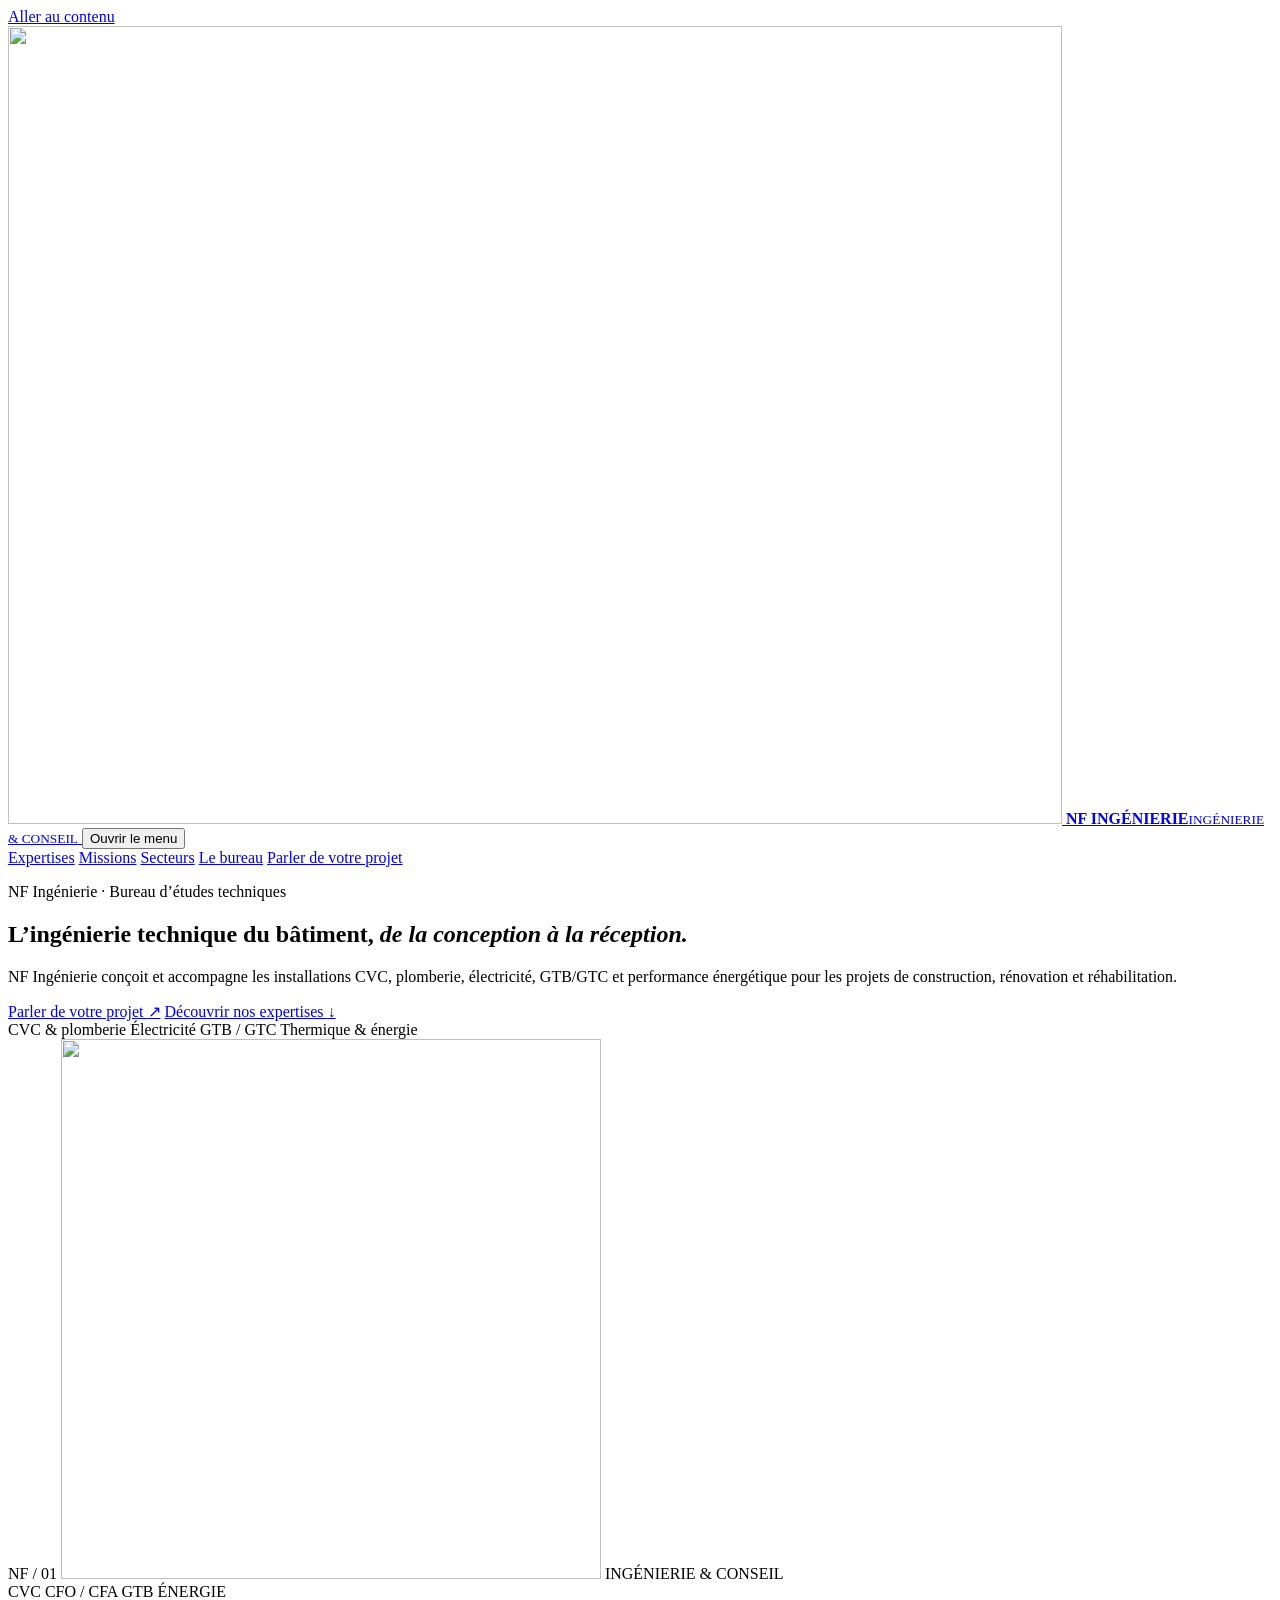
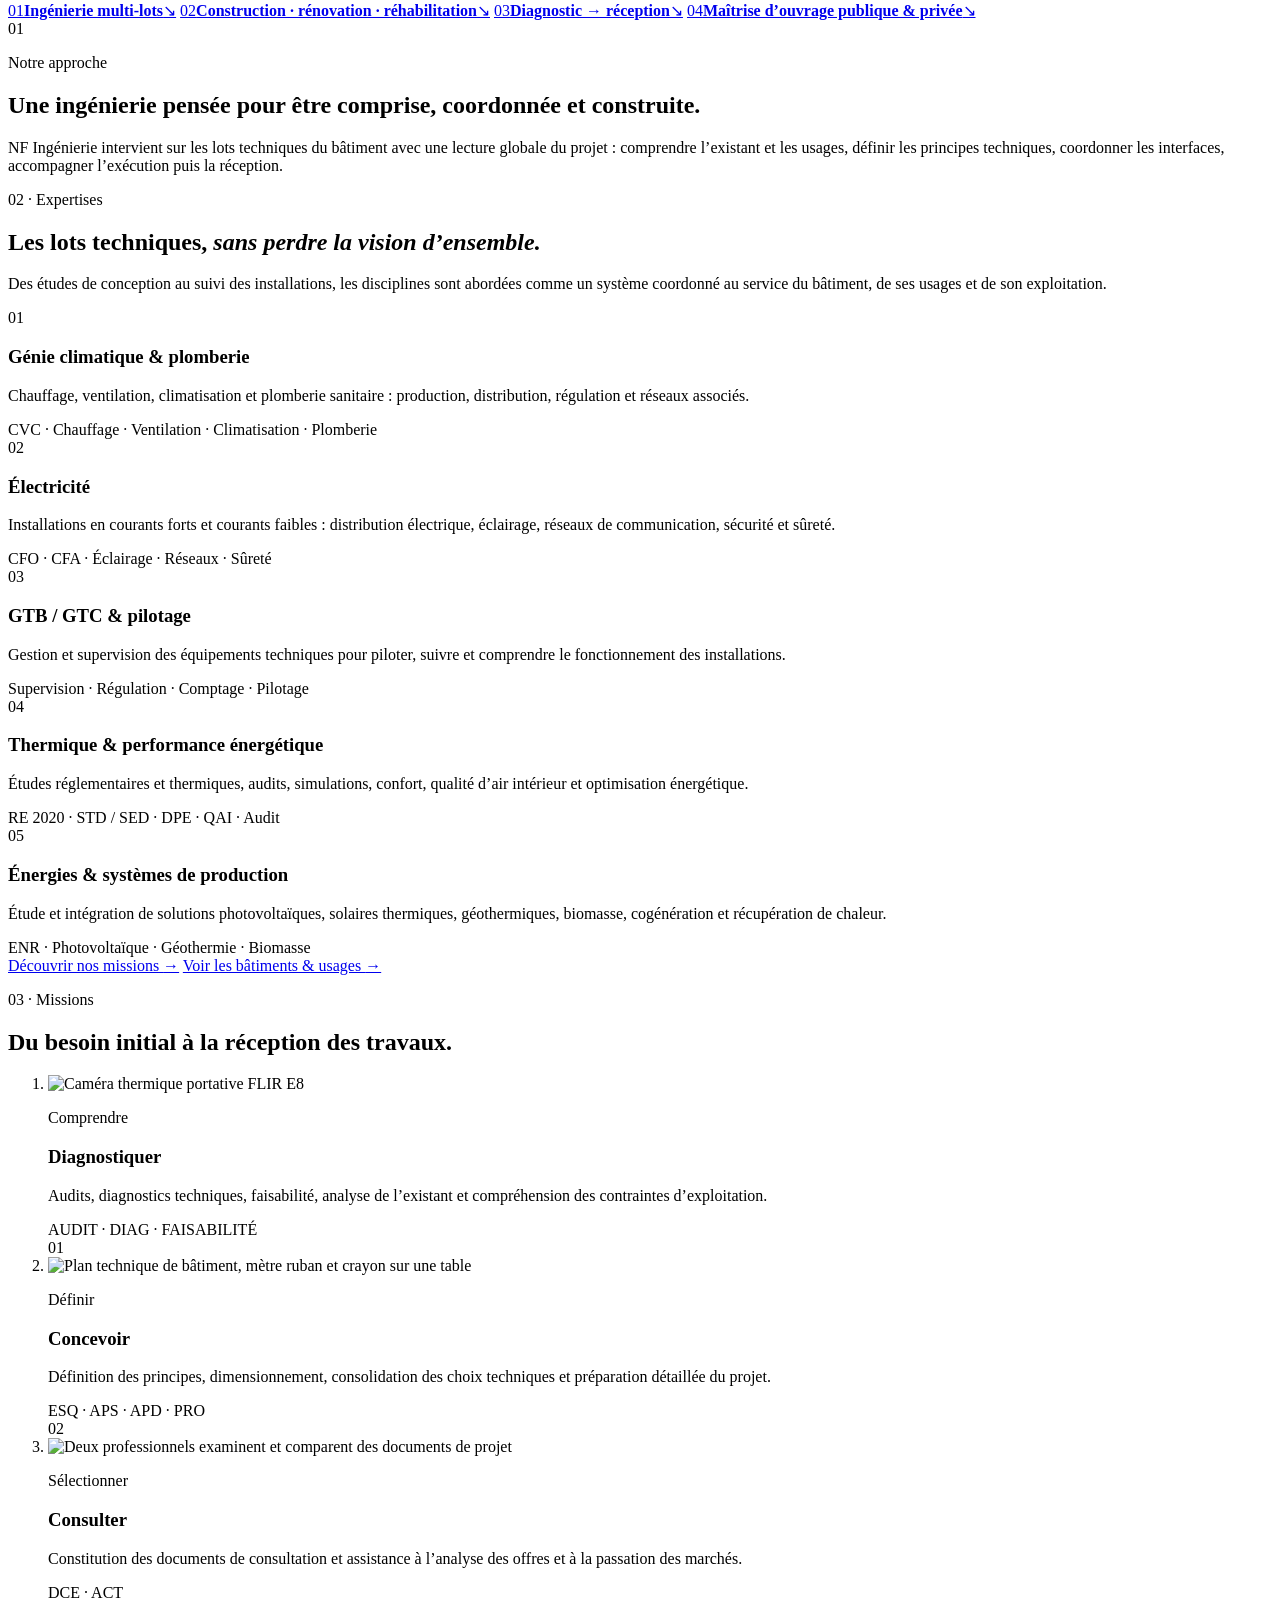
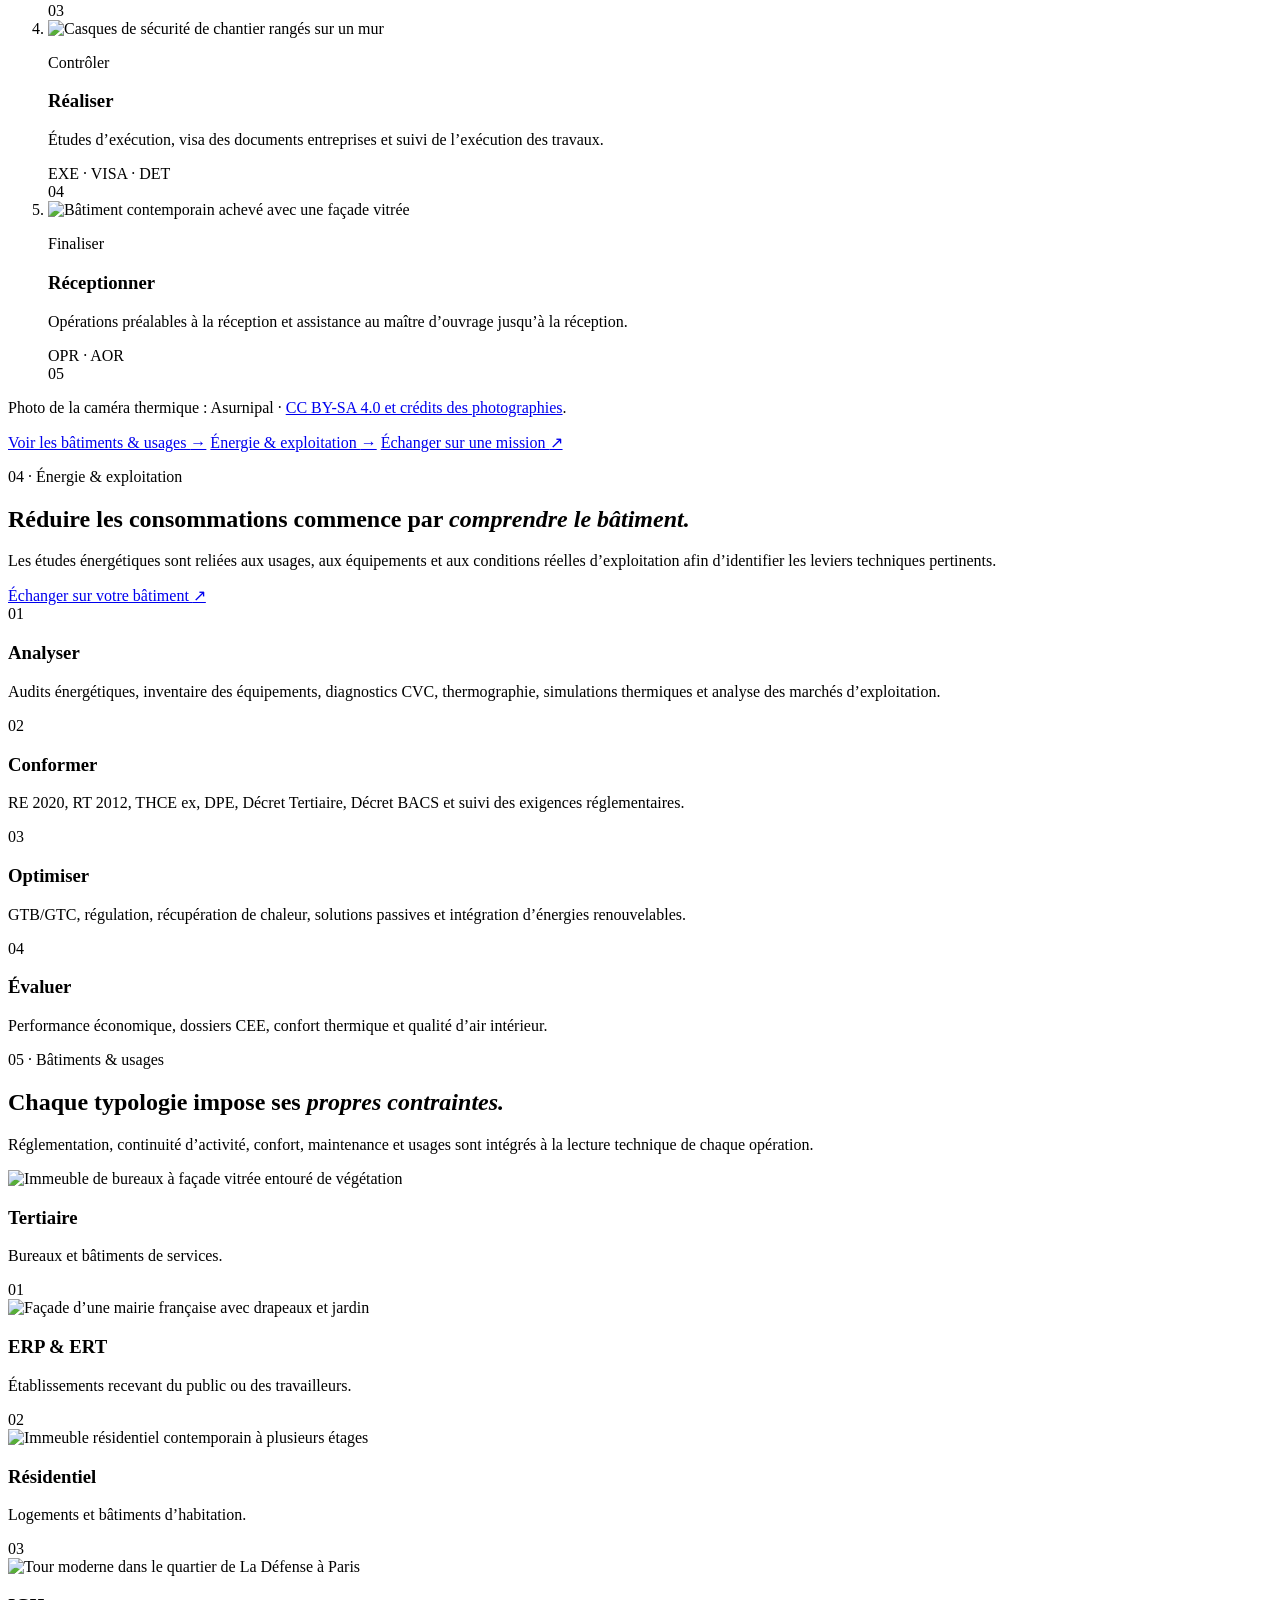
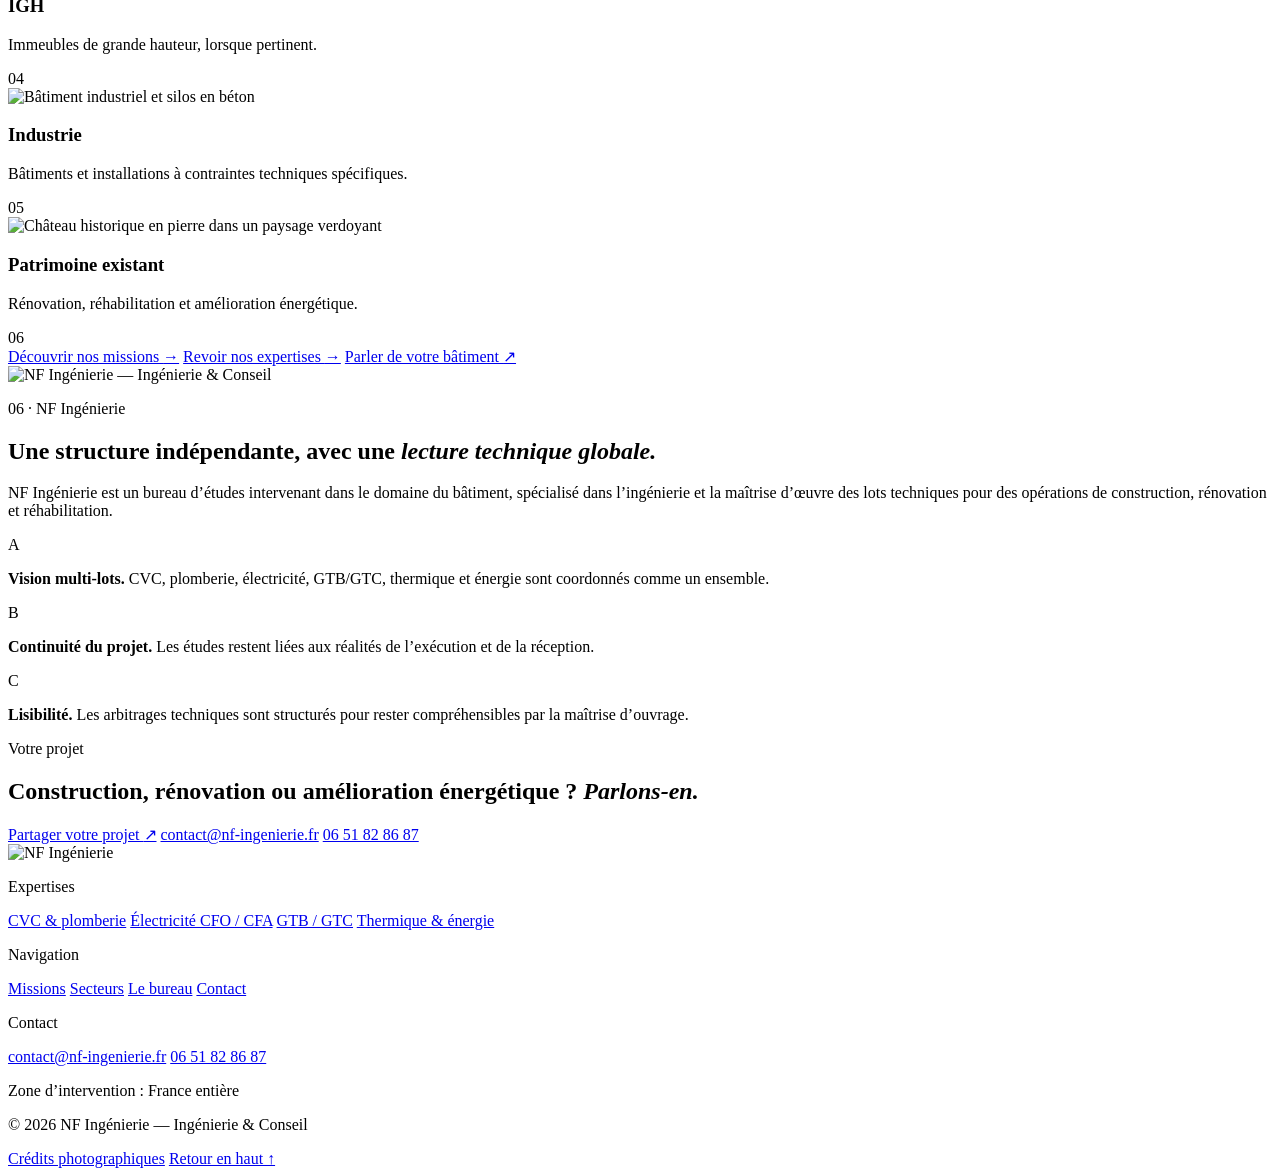
==== commit f76d3aef: "Add files via upload" ====
--- a/index.html
+++ b/index.html
@@ -5,7 +5,7 @@
   <meta name="viewport" content="width=device-width, initial-scale=1">
   <title>NF Ingénierie | Bureau d’études techniques du bâtiment</title>
   <meta name="description" content="NF Ingénierie accompagne les projets de construction, rénovation et réhabilitation en CVC, plomberie, électricité, GTB/GTC, thermique et performance énergétique, du diagnostic à la réception.">
-  <meta name="theme-color" content="#00452c">
+  <meta name="theme-color" content="#c1dbbc">
   <meta name="robots" content="index,follow">
   <link rel="canonical" href="https://nf-ingenierie-bureau-etudes.github.io/">
   <link rel="icon" type="image/png" href="assets/images/logo-nf-ingenierie.png">
@@ -28,6 +28,7 @@
     "url": "https://nf-ingenierie-bureau-etudes.github.io/",
     "logo": "https://nf-ingenierie-bureau-etudes.github.io/assets/images/logo-nf-ingenierie.png",
     "email": "contact@nf-ingenierie.fr",
+    "telephone": "+33651828687",
     "areaServed": "France",
     "description": "Bureau d’études techniques du bâtiment spécialisé en CVC, plomberie, électricité, GTB/GTC, thermique, performance énergétique et maîtrise d’œuvre.",
     "knowsAbout": [
@@ -43,6 +44,7 @@
     ]
   }
   </script>
+  
 </head>
 <body>
   <a class="skip-link" href="#contenu">Aller au contenu</a>
@@ -104,10 +106,10 @@
 
       <div class="credibility-strip">
         <div class="shell credibility-grid">
-          <div><span>01</span><strong>Ingénierie multi-lots</strong></div>
-          <div><span>02</span><strong>Construction · rénovation · réhabilitation</strong></div>
-          <div><span>03</span><strong>Diagnostic → réception</strong></div>
-          <div><span>04</span><strong>Maîtrise d’ouvrage publique & privée</strong></div>
+          <a href="#expertises"><span>01</span><strong>Ingénierie multi-lots</strong><span class="summary-arrow" aria-hidden="true">↘</span></a>
+          <a href="#missions"><span>02</span><strong>Construction · rénovation · réhabilitation</strong><span class="summary-arrow" aria-hidden="true">↘</span></a>
+          <a href="#missions"><span>03</span><strong>Diagnostic → réception</strong><span class="summary-arrow" aria-hidden="true">↘</span></a>
+          <a href="#energie"><span>04</span><strong>Maîtrise d’ouvrage publique & privée</strong><span class="summary-arrow" aria-hidden="true">↘</span></a>
         </div>
       </div>
     </section>
@@ -181,66 +183,81 @@
             <div class="expertise-meta">ENR · Photovoltaïque · Géothermie · Biomasse</div>
           </article>
         </div>
+        <nav class="section-shortcuts reveal" aria-label="Raccourcis depuis les expertises">
+          <a href="#missions">Découvrir nos missions <span aria-hidden="true">→</span></a>
+          <a href="#secteurs">Voir les bâtiments &amp; usages <span aria-hidden="true">→</span></a>
+        </nav>
       </div>
     </section>
 
     <section class="section" id="missions" aria-labelledby="missions-title">
       <div class="shell">
-        <div class="section-head section-head-light reveal">
+        <div class="section-head section-head-light missions-head reveal">
           <div>
             <p class="eyebrow">03 · Missions</p>
-            <h2 id="missions-title">Du besoin initial à la <em>réception des travaux.</em></h2>
-          </div>
-          <p>Le vocabulaire contractuel reste précis, mais le parcours projet doit rester lisible pour tous les décideurs.</p>
+            <h2 id="missions-title">Du besoin initial à la réception des travaux.</h2>
+          </div>
         </div>
 
         <ol class="project-cycle">
-          <li class="cycle-step reveal">
-            <div class="cycle-marker"><span>01</span></div>
-            <div>
+          <li class="cycle-step reveal" tabindex="0">
+            <div class="cycle-visual"><img src="assets/images/photos/mission-diagnostic.webp" alt="Caméra thermique portative FLIR E8" width="960" height="600" loading="lazy" decoding="async"></div>
+            <div class="cycle-content">
               <p class="cycle-label">Comprendre</p>
               <h3>Diagnostiquer</h3>
               <p>Audits, diagnostics techniques, faisabilité, analyse de l’existant et compréhension des contraintes d’exploitation.</p>
               <span class="tech-line">AUDIT · DIAG · FAISABILITÉ</span>
             </div>
+            <div class="cycle-marker"><span>01</span></div>
           </li>
-          <li class="cycle-step reveal">
-            <div class="cycle-marker"><span>02</span></div>
-            <div>
+          <li class="cycle-step reveal" tabindex="0">
+            <div class="cycle-visual"><img src="assets/images/photos/mission-concevoir.webp" alt="Plan technique de bâtiment, mètre ruban et crayon sur une table" width="960" height="600" loading="lazy" decoding="async"></div>
+            <div class="cycle-content">
               <p class="cycle-label">Définir</p>
               <h3>Concevoir</h3>
               <p>Définition des principes, dimensionnement, consolidation des choix techniques et préparation détaillée du projet.</p>
               <span class="tech-line">ESQ · APS · APD · PRO</span>
             </div>
+            <div class="cycle-marker"><span>02</span></div>
           </li>
-          <li class="cycle-step reveal">
-            <div class="cycle-marker"><span>03</span></div>
-            <div>
+          <li class="cycle-step reveal" tabindex="0">
+            <div class="cycle-visual"><img src="assets/images/photos/mission-consulter.webp" alt="Deux professionnels examinent et comparent des documents de projet" width="960" height="600" loading="lazy" decoding="async"></div>
+            <div class="cycle-content">
               <p class="cycle-label">Sélectionner</p>
               <h3>Consulter</h3>
               <p>Constitution des documents de consultation et assistance à l’analyse des offres et à la passation des marchés.</p>
               <span class="tech-line">DCE · ACT</span>
             </div>
+            <div class="cycle-marker"><span>03</span></div>
           </li>
-          <li class="cycle-step reveal">
-            <div class="cycle-marker"><span>04</span></div>
-            <div>
+          <li class="cycle-step reveal" tabindex="0">
+            <div class="cycle-visual"><img src="assets/images/photos/mission-realiser.webp" alt="Casques de sécurité de chantier rangés sur un mur" width="960" height="600" loading="lazy" decoding="async"></div>
+            <div class="cycle-content">
               <p class="cycle-label">Contrôler</p>
               <h3>Réaliser</h3>
               <p>Études d’exécution, visa des documents entreprises et suivi de l’exécution des travaux.</p>
               <span class="tech-line">EXE · VISA · DET</span>
             </div>
+            <div class="cycle-marker"><span>04</span></div>
           </li>
-          <li class="cycle-step reveal">
-            <div class="cycle-marker"><span>05</span></div>
-            <div>
+          <li class="cycle-step reveal" tabindex="0">
+            <div class="cycle-visual"><img src="assets/images/photos/mission-receptionner.webp" alt="Bâtiment contemporain achevé avec une façade vitrée" width="960" height="600" loading="lazy" decoding="async"></div>
+            <div class="cycle-content">
               <p class="cycle-label">Finaliser</p>
               <h3>Réceptionner</h3>
               <p>Opérations préalables à la réception et assistance au maître d’ouvrage jusqu’à la réception.</p>
               <span class="tech-line">OPR · AOR</span>
             </div>
+            <div class="cycle-marker"><span>05</span></div>
           </li>
         </ol>
+
+        <p class="photo-credit">Photo de la caméra thermique : Asurnipal · <a href="credits.html">CC BY-SA 4.0 et crédits des photographies</a>.</p>
+        <nav class="section-shortcuts reveal" aria-label="Raccourcis depuis les missions">
+          <a href="#secteurs">Voir les bâtiments &amp; usages <span aria-hidden="true">→</span></a>
+          <a href="#energie">Énergie &amp; exploitation <span aria-hidden="true">→</span></a>
+          <a href="contact.html">Échanger sur une mission <span aria-hidden="true">↗</span></a>
+        </nav>
       </div>
     </section>
 
@@ -285,13 +302,43 @@
         </div>
 
         <div class="sector-grid">
-          <article class="sector-card reveal"><span>01</span><h3>Tertiaire</h3><p>Bureaux et bâtiments de services.</p></article>
-          <article class="sector-card reveal"><span>02</span><h3>ERP & ERT</h3><p>Établissements recevant du public ou des travailleurs.</p></article>
-          <article class="sector-card reveal"><span>03</span><h3>Résidentiel</h3><p>Logements et bâtiments d’habitation.</p></article>
-          <article class="sector-card reveal"><span>04</span><h3>IGH</h3><p>Immeubles de grande hauteur, lorsque pertinent.</p></article>
-          <article class="sector-card reveal"><span>05</span><h3>Industrie</h3><p>Bâtiments et installations à contraintes techniques spécifiques.</p></article>
-          <article class="sector-card reveal"><span>06</span><h3>Patrimoine existant</h3><p>Rénovation, réhabilitation et amélioration énergétique.</p></article>
-        </div>
+          <article class="sector-card reveal" tabindex="0">
+            <div class="sector-visual"><img src="assets/images/photos/sector-tertiaire.webp" alt="Immeuble de bureaux à façade vitrée entouré de végétation" width="960" height="600" loading="lazy" decoding="async"></div>
+            <div class="sector-content"><h3>Tertiaire</h3><p>Bureaux et bâtiments de services.</p></div>
+            <span class="sector-no">01</span>
+          </article>
+          <article class="sector-card reveal" tabindex="0">
+            <div class="sector-visual"><img src="assets/images/photos/sector-erp-ert.webp" alt="Façade d’une mairie française avec drapeaux et jardin" width="960" height="600" loading="lazy" decoding="async"></div>
+            <div class="sector-content"><h3>ERP &amp; ERT</h3><p>Établissements recevant du public ou des travailleurs.</p></div>
+            <span class="sector-no">02</span>
+          </article>
+          <article class="sector-card reveal" tabindex="0">
+            <div class="sector-visual"><img src="assets/images/photos/sector-residentiel.webp" alt="Immeuble résidentiel contemporain à plusieurs étages" width="960" height="600" loading="lazy" decoding="async"></div>
+            <div class="sector-content"><h3>Résidentiel</h3><p>Logements et bâtiments d’habitation.</p></div>
+            <span class="sector-no">03</span>
+          </article>
+          <article class="sector-card reveal" tabindex="0">
+            <div class="sector-visual"><img src="assets/images/photos/sector-igh.webp" alt="Tour moderne dans le quartier de La Défense à Paris" width="960" height="600" loading="lazy" decoding="async"></div>
+            <div class="sector-content"><h3>IGH</h3><p>Immeubles de grande hauteur, lorsque pertinent.</p></div>
+            <span class="sector-no">04</span>
+          </article>
+          <article class="sector-card reveal" tabindex="0">
+            <div class="sector-visual"><img src="assets/images/photos/sector-industrie.webp" alt="Bâtiment industriel et silos en béton" width="960" height="600" loading="lazy" decoding="async"></div>
+            <div class="sector-content"><h3>Industrie</h3><p>Bâtiments et installations à contraintes techniques spécifiques.</p></div>
+            <span class="sector-no">05</span>
+          </article>
+          <article class="sector-card reveal" tabindex="0">
+            <div class="sector-visual"><img src="assets/images/photos/sector-patrimoine.webp" alt="Château historique en pierre dans un paysage verdoyant" width="960" height="600" loading="lazy" decoding="async"></div>
+            <div class="sector-content"><h3>Patrimoine existant</h3><p>Rénovation, réhabilitation et amélioration énergétique.</p></div>
+            <span class="sector-no">06</span>
+          </article>
+        </div>
+
+        <nav class="section-shortcuts reveal" aria-label="Raccourcis depuis les bâtiments et usages">
+          <a href="#missions">Découvrir nos missions <span aria-hidden="true">→</span></a>
+          <a href="#expertises">Revoir nos expertises <span aria-hidden="true">→</span></a>
+          <a href="contact.html">Parler de votre bâtiment <span aria-hidden="true">↗</span></a>
+        </nav>
       </div>
     </section>
 
@@ -327,8 +374,9 @@
           <h2 id="contact-title">Construction, rénovation ou amélioration énergétique&nbsp;? <em>Parlons-en.</em></h2>
         </div>
         <div class="cta-actions">
-          <a class="button button-yellow" href="contact.html">Présenter votre projet <span aria-hidden="true">↗</span></a>
+          <a class="button button-yellow" href="contact.html">Partager votre projet <span aria-hidden="true">↗</span></a>
           <a class="email-link" href="mailto:contact@nf-ingenierie.fr">contact@nf-ingenierie.fr</a>
+          <a class="email-link" href="tel:+33651828687">06 51 82 86 87</a>
         </div>
       </div>
     </section>
@@ -356,11 +404,14 @@
       <div>
         <p class="footer-label">Contact</p>
         <a href="mailto:contact@nf-ingenierie.fr">contact@nf-ingenierie.fr</a>
+        
+        <a href="tel:+33651828687">06 51 82 86 87</a>
         <p>Zone d’intervention : France entière</p>
       </div>
     </div>
     <div class="shell footer-bottom">
       <p>© <span data-year>2026</span> NF Ingénierie — Ingénierie & Conseil</p>
+      <a href="credits.html">Crédits photographiques</a>
       <a href="#top">Retour en haut ↑</a>
     </div>
   </footer>
